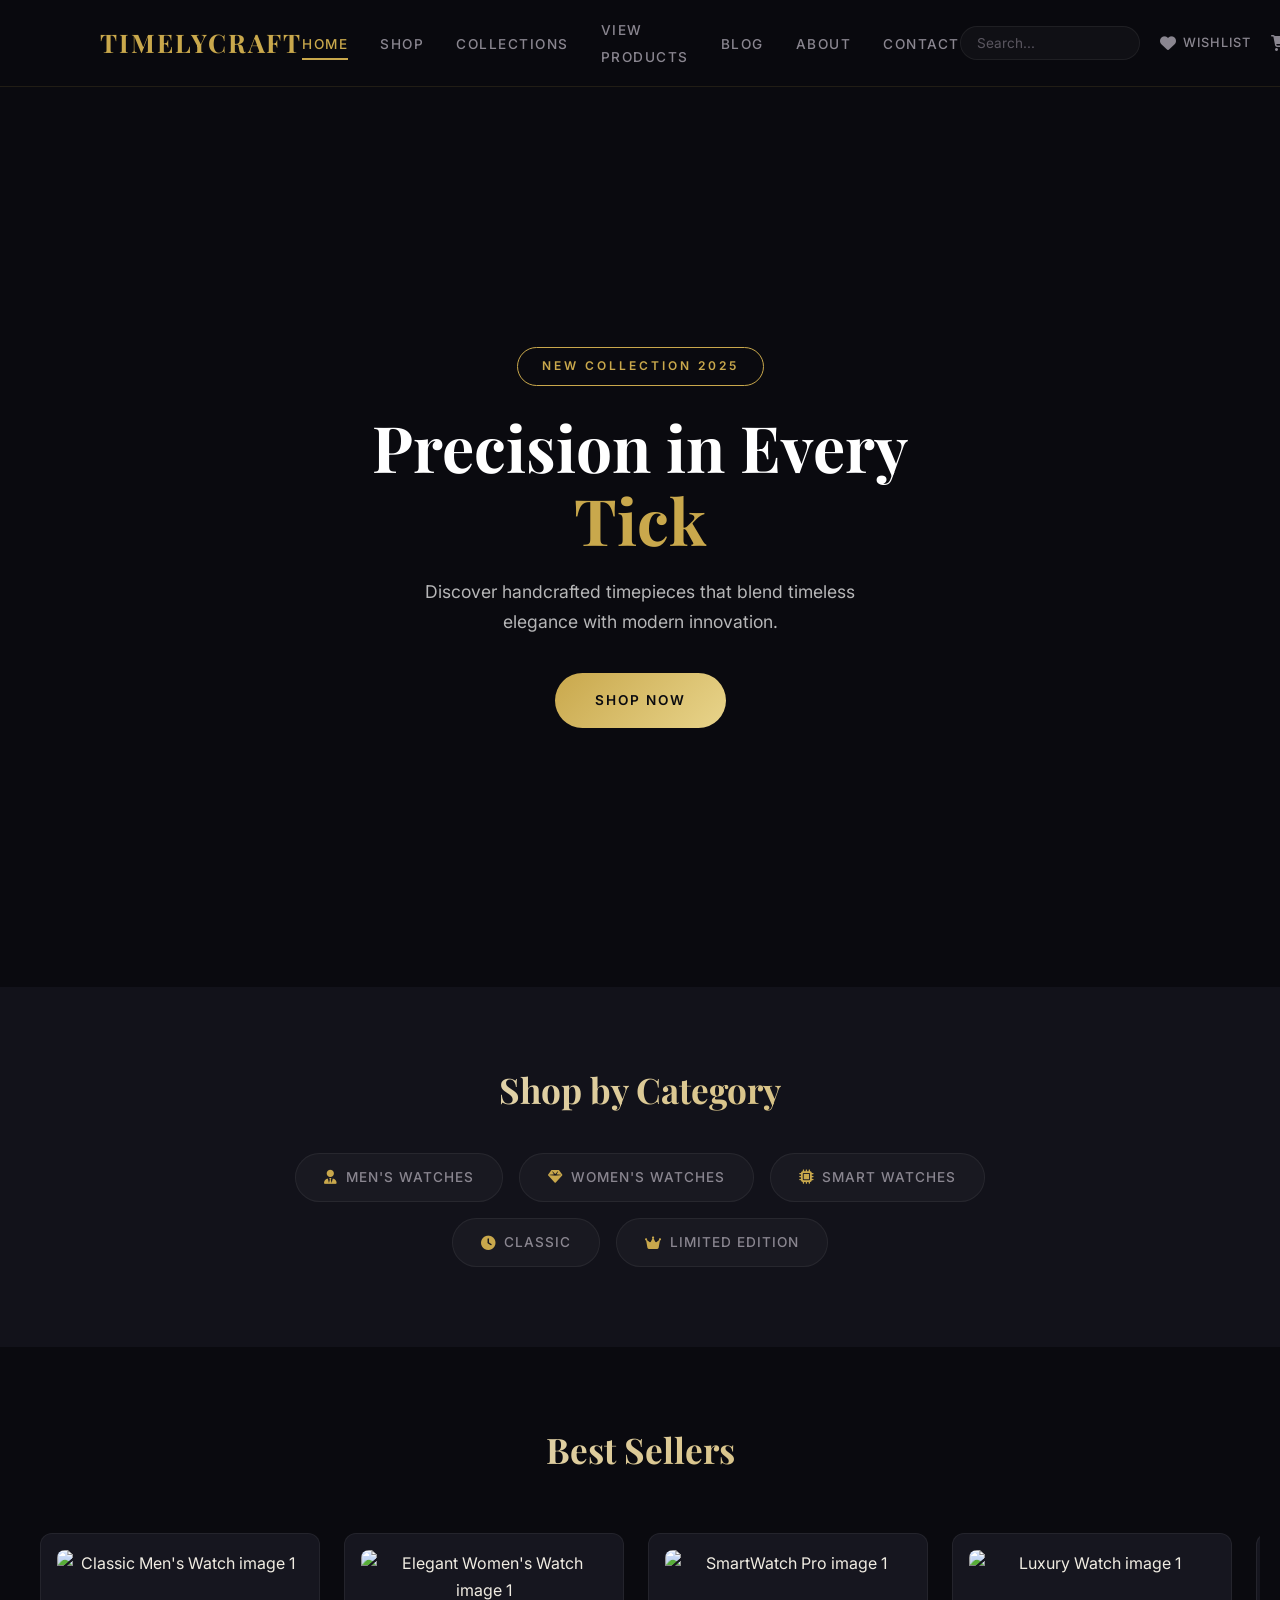
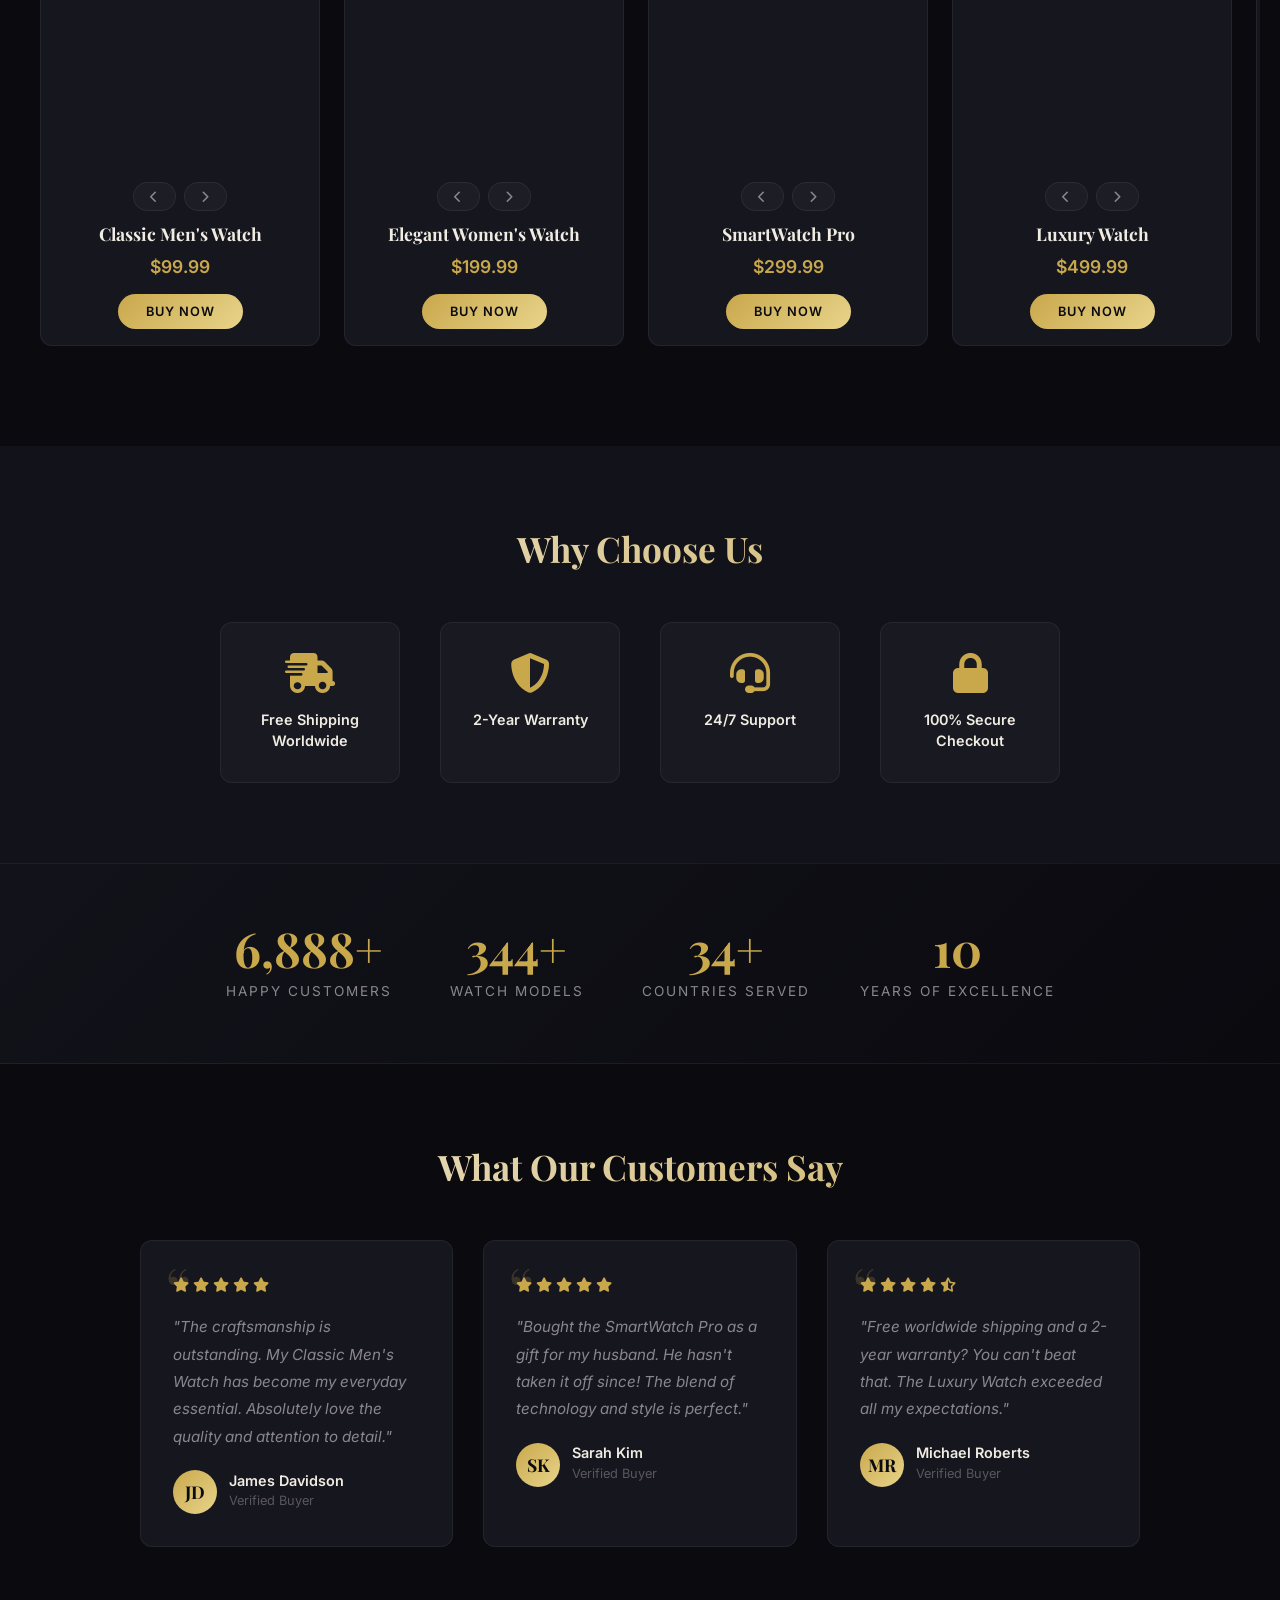
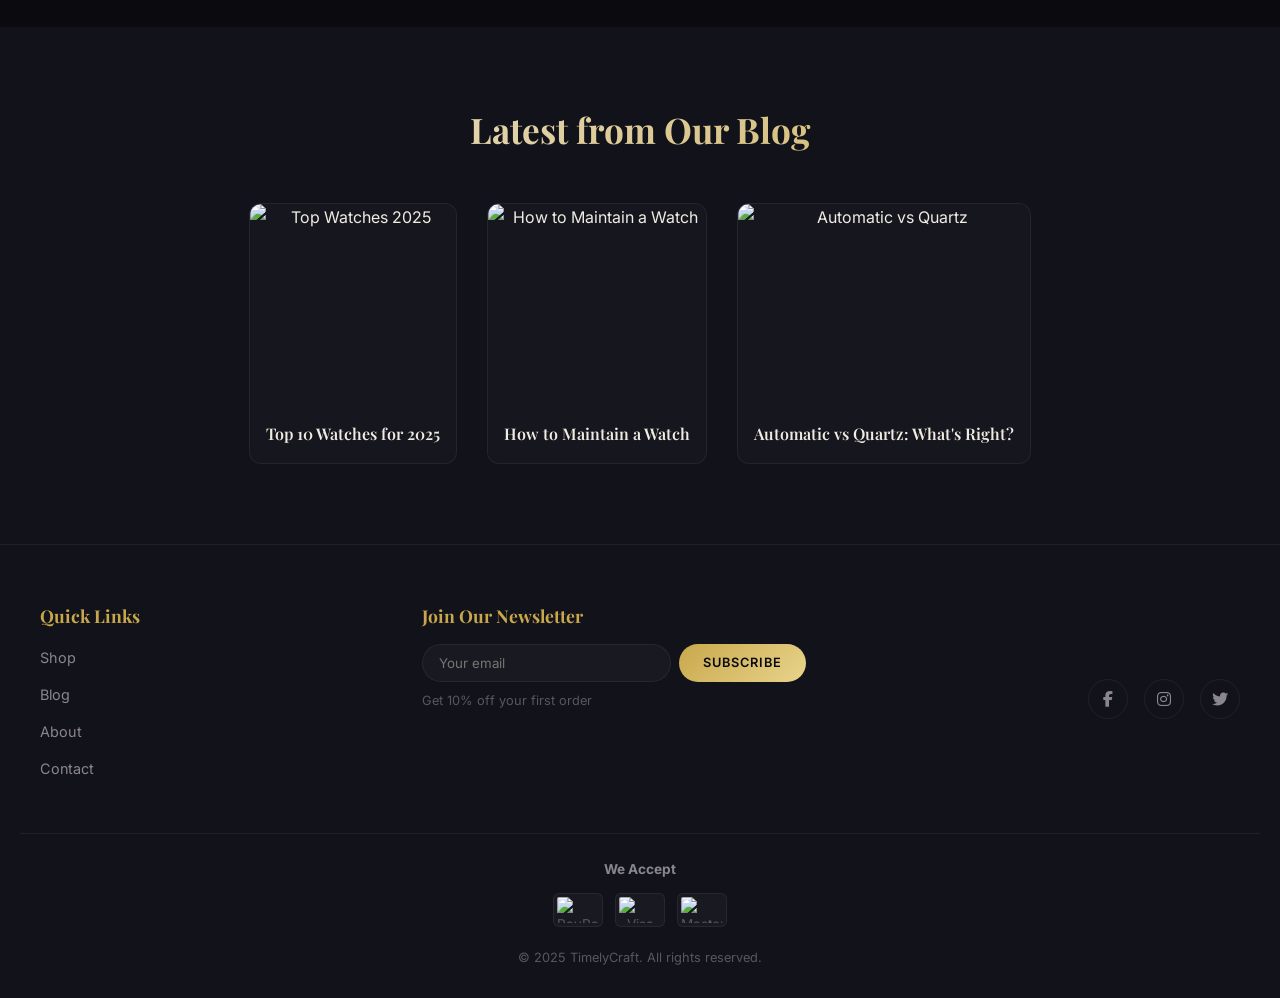
==== index.html @ 6ff38569 "feat: complete premium dark luxury redesign - Rewrote entire CSS architecture (CSS variables, glassm" ====
<!DOCTYPE html>
<html lang="en">
<head>
  <meta charset="UTF-8">
  <meta name="viewport" content="width=device-width, initial-scale=1.0">
  <meta name="description" content="Discover premium men's, women's, and smartwatches at TimelyCraft. Precision in every tick. Free shipping & 2-year warranty.">
  <meta name="keywords" content="luxury watches, smartwatches, men's watches, women's watches, TimelyCraft">
  <meta name="robots" content="index, follow">
  <meta name="author" content="TimelyCraft">
  <meta property="og:title" content="TimelyCraft | Precision in Every Tick">
  <meta property="og:description" content="Discover premium timepieces for men and women. Shop smartwatches, classic, and limited editions.">
  <meta property="og:image" content="images/og-image.jpg">
  <meta property="og:url" content="https://www.timelycraft.com">
  <title>TimelyCraft | Precision in Every Tick</title>
  <link rel="stylesheet" href="CSS/style.css">
  <link rel="preconnect" href="https://fonts.googleapis.com">
  <link rel="preconnect" href="https://fonts.gstatic.com" crossorigin>
  <link href="https://fonts.googleapis.com/css2?family=Inter:wght@300;400;500;600;700&family=Playfair+Display:wght@400;500;600;700&display=swap" rel="stylesheet">
  <link rel="stylesheet" href="https://cdnjs.cloudflare.com/ajax/libs/font-awesome/6.5.0/css/all.min.css">
</head>
<body>

  <!-- Navigation -->
  <header class="sticky-header">
    <div class="container">
      <a href="index.html" class="logo">TimelyCraft</a>

      <ul class="nav-menu">
        <li><a href="index.html" class="active">Home</a></li>
        <li><a href="shop.html">Shop</a></li>
        <li><a href="collections.html">Collections</a></li>
        <li><a href="product.html">View Products</a></li>
        <li><a href="blog.html">Blog</a></li>
        <li><a href="about.html">About</a></li>
        <li><a href="contact.html">Contact</a></li>
      </ul>

      <div class="nav-icons">
        <input type="text" placeholder="Search..." aria-label="Search">
        <a href="wishlist.html" class="icon-link">
          <i class="fa-solid fa-heart"></i>
          <span>Wishlist</span>
        </a>
        <a href="cart.html" class="icon-link">
          <i class="fa-solid fa-cart-shopping"></i>
          <span>Cart</span>
        </a>
      </div>

      <button class="hamburger" aria-label="Toggle menu">
        <span></span>
        <span></span>
        <span></span>
      </button>
    </div>
  </header>
  <div class="nav-overlay"></div>

  <!-- Hero Section -->
  <section class="hero">
    <div class="hero-content">
      <span class="hero-badge">New Collection 2025</span>
      <h1>Precision in Every <span>Tick</span></h1>
      <p>Discover handcrafted timepieces that blend timeless elegance with modern innovation.</p>
      <a href="collections.html" class="cta-button"><span>Shop Now</span></a>
    </div>
  </section>

  <!-- Category Section -->
  <section class="category-section reveal">
    <h2>Shop by Category</h2>
    <div class="category-links">
      <a href="shop.html?category=mens"><i class="fas fa-user-tie"></i> Men's Watches</a>
      <a href="shop.html?category=womens"><i class="fas fa-gem"></i> Women's Watches</a>
      <a href="shop.html?category=smart"><i class="fas fa-microchip"></i> Smart Watches</a>
      <a href="shop.html?category=classic"><i class="fas fa-clock"></i> Classic</a>
      <a href="shop.html?category=limited"><i class="fas fa-crown"></i> Limited Edition</a>
    </div>
  </section>

  <!-- Best Sellers -->
  <section class="best-sellers reveal">
    <h2>Best Sellers</h2>
    <div id="bestSellersCarousel" class="product-carousel"></div>
  </section>

  <!-- Why Choose Us -->
  <section class="why-choose-us reveal">
    <h2>Why Choose Us</h2>
    <div class="features">
      <div class="feature-item">
        <i class="fas fa-shipping-fast feature-icon"></i>
        <h4>Free Shipping<br>Worldwide</h4>
      </div>
      <div class="feature-item">
        <i class="fas fa-shield-alt feature-icon"></i>
        <h4>2-Year Warranty</h4>
      </div>
      <div class="feature-item">
        <i class="fas fa-headset feature-icon"></i>
        <h4>24/7 Support</h4>
      </div>
      <div class="feature-item">
        <i class="fas fa-lock feature-icon"></i>
        <h4>100% Secure<br>Checkout</h4>
      </div>
    </div>
  </section>

  <!-- Stats Counter -->
  <section class="stats-section reveal">
    <div class="stats-grid">
      <div class="stat-item">
        <div class="stat-number" data-count="10000" data-suffix="+">0</div>
        <div class="stat-label">Happy Customers</div>
      </div>
      <div class="stat-item">
        <div class="stat-number" data-count="500" data-suffix="+">0</div>
        <div class="stat-label">Watch Models</div>
      </div>
      <div class="stat-item">
        <div class="stat-number" data-count="50" data-suffix="+">0</div>
        <div class="stat-label">Countries Served</div>
      </div>
      <div class="stat-item">
        <div class="stat-number" data-count="15" data-suffix="">0</div>
        <div class="stat-label">Years of Excellence</div>
      </div>
    </div>
  </section>

  <!-- Testimonials -->
  <section class="testimonials reveal">
    <h2>What Our Customers Say</h2>
    <div class="testimonial-grid">
      <div class="testimonial-card">
        <div class="testimonial-stars">
          <i class="fas fa-star"></i>
          <i class="fas fa-star"></i>
          <i class="fas fa-star"></i>
          <i class="fas fa-star"></i>
          <i class="fas fa-star"></i>
        </div>
        <p class="testimonial-text">"The craftsmanship is outstanding. My Classic Men's Watch has become my everyday essential. Absolutely love the quality and attention to detail."</p>
        <div class="testimonial-author">
          <div class="testimonial-author-avatar">JD</div>
          <div class="testimonial-author-info">
            <h4>James Davidson</h4>
            <p>Verified Buyer</p>
          </div>
        </div>
      </div>
      <div class="testimonial-card">
        <div class="testimonial-stars">
          <i class="fas fa-star"></i>
          <i class="fas fa-star"></i>
          <i class="fas fa-star"></i>
          <i class="fas fa-star"></i>
          <i class="fas fa-star"></i>
        </div>
        <p class="testimonial-text">"Bought the SmartWatch Pro as a gift for my husband. He hasn't taken it off since! The blend of technology and style is perfect."</p>
        <div class="testimonial-author">
          <div class="testimonial-author-avatar">SK</div>
          <div class="testimonial-author-info">
            <h4>Sarah Kim</h4>
            <p>Verified Buyer</p>
          </div>
        </div>
      </div>
      <div class="testimonial-card">
        <div class="testimonial-stars">
          <i class="fas fa-star"></i>
          <i class="fas fa-star"></i>
          <i class="fas fa-star"></i>
          <i class="fas fa-star"></i>
          <i class="fas fa-star-half-alt"></i>
        </div>
        <p class="testimonial-text">"Free worldwide shipping and a 2-year warranty? You can't beat that. The Luxury Watch exceeded all my expectations."</p>
        <div class="testimonial-author">
          <div class="testimonial-author-avatar">MR</div>
          <div class="testimonial-author-info">
            <h4>Michael Roberts</h4>
            <p>Verified Buyer</p>
          </div>
        </div>
      </div>
    </div>
  </section>

  <!-- Blog Section -->
  <section class="blog-section reveal">
    <h2 class="blog-title">Latest from Our Blog</h2>
    <div class="blog-cards">
      <div class="blog-card">
        <img src="https://img.freepik.com/free-vector/watch-male-female-kid-set-3d-realistic-vector_529539-281.jpg?ga=GA1.1.958911878.1730032087&semt=ais_hybrid&w=740" alt="Top Watches 2025">
        <p class="blog-caption">Top 10 Watches for 2025</p>
      </div>
      <div class="blog-card">
        <img src="https://img.freepik.com/free-photo/close-up-clock-with-time-change_23-2149241148.jpg?ga=GA1.1.958911878.1730032087&semt=ais_hybrid&w=740" alt="How to Maintain a Watch">
        <p class="blog-caption">How to Maintain a Watch</p>
      </div>
      <div class="blog-card">
        <img src="https://img.freepik.com/premium-psd/watch-accessories-isolated-transparent-background_1178600-16516.jpg?w=996" alt="Automatic vs Quartz">
        <p class="blog-caption">Automatic vs Quartz: What's Right?</p>
      </div>
    </div>
  </section>

  <!-- Footer -->
  <footer class="footer">
    <div class="footer-container">
      <div class="footer-links">
        <h4>Quick Links</h4>
        <ul>
          <li><a href="shop.html">Shop</a></li>
          <li><a href="blog.html">Blog</a></li>
          <li><a href="about.html">About</a></li>
          <li><a href="contact.html">Contact</a></li>
        </ul>
      </div>

      <div class="footer-newsletter">
        <h4>Join Our Newsletter</h4>
        <form>
          <input type="email" placeholder="Your email" required>
          <button type="submit">Subscribe</button>
        </form>
        <p class="discount-note">Get 10% off your first order</p>
      </div>

      <div class="footer-social">
        <a href="#" aria-label="Facebook"><i class="fab fa-facebook-f"></i></a>
        <a href="#" aria-label="Instagram"><i class="fab fa-instagram"></i></a>
        <a href="#" aria-label="Twitter"><i class="fab fa-twitter"></i></a>
      </div>
    </div>

    <div class="footer-bottom">
      <p><strong>We Accept</strong></p>
      <div id="paymentMethods"></div>
      <p class="footer-copyright">&copy; 2025 TimelyCraft. All rights reserved.</p>
    </div>
  </footer>

  <!-- Scroll to Top -->
  <button class="scroll-top" aria-label="Scroll to top">
    <i class="fas fa-chevron-up"></i>
  </button>

  <script src="JS/script.js"></script>
</body>
</html>
---- CSS/style.css ----
/* ============================================
   TimelyCraft — Premium Dark Luxury Theme
   ============================================ */

/* --- Design Tokens --- */
:root {
  --bg-primary: #0a0a0f;
  --bg-secondary: #12121a;
  --bg-card: #16161f;
  --bg-glass: rgba(255, 255, 255, 0.03);
  --bg-glass-strong: rgba(255, 255, 255, 0.06);
  --accent-gold: #c9a84c;
  --accent-gold-light: #e8d48b;
  --accent-gold-dark: #a08535;
  --accent-gold-glow: rgba(201, 168, 76, 0.25);
  --text-primary: #f0ece2;
  --text-secondary: #8a8690;
  --text-muted: #5a5660;
  --border-subtle: rgba(201, 168, 76, 0.12);
  --border-card: rgba(255, 255, 255, 0.06);
  --shadow-card: 0 8px 32px rgba(0, 0, 0, 0.4);
  --shadow-hover: 0 16px 48px rgba(201, 168, 76, 0.15);
  --shadow-glow: 0 0 20px rgba(201, 168, 76, 0.2);
  --radius-sm: 8px;
  --radius-md: 12px;
  --radius-lg: 20px;
  --radius-xl: 28px;
  --font-heading: 'Playfair Display', Georgia, serif;
  --font-body: 'Inter', -apple-system, sans-serif;
  --transition-fast: 0.2s cubic-bezier(0.4, 0, 0.2, 1);
  --transition-smooth: 0.4s cubic-bezier(0.4, 0, 0.2, 1);
  --transition-spring: 0.5s cubic-bezier(0.34, 1.56, 0.64, 1);
}

/* --- Reset & Base --- */
*,
*::before,
*::after {
  margin: 0;
  padding: 0;
  box-sizing: border-box;
}

html {
  scroll-behavior: smooth;
  font-size: 16px;
}

body {
  font-family: var(--font-body);
  background-color: var(--bg-primary);
  color: var(--text-primary);
  line-height: 1.7;
  overflow-x: hidden;
  -webkit-font-smoothing: antialiased;
  -moz-osx-font-smoothing: grayscale;
}

a {
  color: var(--accent-gold);
  text-decoration: none;
  transition: color var(--transition-fast);
}

a:hover {
  color: var(--accent-gold-light);
}

img {
  max-width: 100%;
  height: auto;
  display: block;
}

h1, h2, h3, h4, h5, h6 {
  font-family: var(--font-heading);
  font-weight: 700;
  line-height: 1.3;
  color: var(--text-primary);
}

.container {
  width: 90%;
  max-width: 1200px;
  margin: 0 auto;
}

/* --- Keyframe Animations --- */
@keyframes fadeInUp {
  from {
    opacity: 0;
    transform: translateY(40px);
  }
  to {
    opacity: 1;
    transform: translateY(0);
  }
}

@keyframes fadeIn {
  from { opacity: 0; }
  to { opacity: 1; }
}

@keyframes slideDown {
  from {
    opacity: 0;
    transform: translateY(-20px);
  }
  to {
    opacity: 1;
    transform: translateY(0);
  }
}

@keyframes shimmer {
  0% { background-position: -200% center; }
  100% { background-position: 200% center; }
}

@keyframes pulse {
  0%, 100% { transform: scale(1); }
  50% { transform: scale(1.05); }
}

@keyframes float {
  0%, 100% { transform: translateY(0); }
  50% { transform: translateY(-8px); }
}

@keyframes borderGlow {
  0%, 100% { border-color: var(--border-subtle); }
  50% { border-color: var(--accent-gold); }
}

.reveal {
  opacity: 0;
  transform: translateY(40px);
  transition: opacity 0.8s ease, transform 0.8s ease;
}

.reveal.active {
  opacity: 1;
  transform: translateY(0);
}

/* ============================================
   HEADER / NAVIGATION
   ============================================ */
.sticky-header {
  position: sticky;
  top: 0;
  z-index: 1000;
  background: rgba(10, 10, 15, 0.85);
  backdrop-filter: blur(20px);
  -webkit-backdrop-filter: blur(20px);
  border-bottom: 1px solid var(--border-subtle);
  padding: 0 40px;
  transition: box-shadow var(--transition-smooth), background var(--transition-smooth);
}

.sticky-header.scrolled {
  background: rgba(10, 10, 15, 0.95);
  box-shadow: 0 4px 30px rgba(0, 0, 0, 0.5);
}

.sticky-header .container {
  display: flex;
  justify-content: space-between;
  align-items: center;
  padding: 16px 0;
}

.logo {
  font-family: var(--font-heading);
  font-size: 1.6rem;
  font-weight: 700;
  color: var(--accent-gold) !important;
  text-decoration: none;
  letter-spacing: 2px;
  text-transform: uppercase;
  position: relative;
}

.logo::after {
  content: '';
  position: absolute;
  bottom: -4px;
  left: 0;
  width: 100%;
  height: 2px;
  background: linear-gradient(90deg, var(--accent-gold), transparent);
  transform: scaleX(0);
  transform-origin: left;
  transition: transform var(--transition-smooth);
}

.logo:hover::after {
  transform: scaleX(1);
}

/* Navigation Menu */
.nav-menu {
  list-style: none;
  display: flex;
  gap: 32px;
  align-items: center;
}

.nav-menu li a {
  font-family: var(--font-body);
  font-size: 0.85rem;
  font-weight: 500;
  color: var(--text-secondary);
  text-decoration: none;
  text-transform: uppercase;
  letter-spacing: 1.5px;
  padding: 8px 0;
  position: relative;
  transition: color var(--transition-fast);
}

.nav-menu li a::after {
  content: '';
  position: absolute;
  bottom: 0;
  left: 0;
  width: 100%;
  height: 2px;
  background: var(--accent-gold);
  transform: scaleX(0);
  transform-origin: center;
  transition: transform var(--transition-smooth);
}

.nav-menu li a:hover,
.nav-menu li a.active {
  color: var(--accent-gold);
}

.nav-menu li a:hover::after,
.nav-menu li a.active::after {
  transform: scaleX(1);
}

/* Nav Icons */
.nav-icons {
  display: flex;
  align-items: center;
  gap: 20px;
}

.nav-icons input[type="text"] {
  padding: 8px 16px;
  font-size: 0.85rem;
  font-family: var(--font-body);
  border: 1px solid var(--border-card);
  border-radius: 50px;
  background: var(--bg-glass);
  color: var(--text-primary);
  width: 180px;
  transition: border-color var(--transition-fast), width var(--transition-smooth);
  outline: none;
}

.nav-icons input[type="text"]::placeholder {
  color: var(--text-muted);
}

.nav-icons input[type="text"]:focus {
  border-color: var(--accent-gold);
  width: 220px;
}

.icon-link {
  display: flex;
  align-items: center;
  gap: 6px;
  text-decoration: none;
  color: var(--text-secondary);
  font-size: 0.8rem;
  font-weight: 500;
  text-transform: uppercase;
  letter-spacing: 1px;
  transition: color var(--transition-fast);
}

.icon-link:hover {
  color: var(--accent-gold);
}

.icon-link i {
  font-size: 1rem;
  transition: transform var(--transition-spring);
}

.icon-link:hover i {
  transform: scale(1.2);
}

/* Hamburger Menu */
.hamburger {
  display: none;
  background: none;
  border: none;
  cursor: pointer;
  padding: 8px;
  z-index: 1001;
}

.hamburger span {
  display: block;
  width: 24px;
  height: 2px;
  background: var(--text-primary);
  margin: 6px 0;
  border-radius: 2px;
  transition: all var(--transition-smooth);
}

.hamburger.active span:nth-child(1) {
  transform: rotate(45deg) translate(6px, 6px);
}

.hamburger.active span:nth-child(2) {
  opacity: 0;
}

.hamburger.active span:nth-child(3) {
  transform: rotate(-45deg) translate(6px, -6px);
}

/* ============================================
   HERO SECTION
   ============================================ */
.hero {
  position: relative;
  height: 100vh;
  min-height: 600px;
  display: flex;
  align-items: center;
  justify-content: center;
  text-align: center;
  overflow: hidden;
  background: url('https://en-pk.svestonwatches.com/cdn/shop/collections/Sveston-Men-Quartz-Banner.jpg?v=1745935265') center/cover no-repeat;
}

.hero::before {
  content: '';
  position: absolute;
  inset: 0;
  background: linear-gradient(
    180deg,
    rgba(10, 10, 15, 0.7) 0%,
    rgba(10, 10, 15, 0.5) 40%,
    rgba(10, 10, 15, 0.8) 100%
  );
  z-index: 1;
}

.hero-content {
  position: relative;
  z-index: 2;
  max-width: 700px;
  padding: 0 20px;
}

.hero-badge {
  display: inline-block;
  padding: 8px 24px;
  font-size: 0.75rem;
  font-weight: 600;
  letter-spacing: 3px;
  text-transform: uppercase;
  color: var(--accent-gold);
  border: 1px solid var(--accent-gold);
  border-radius: 50px;
  margin-bottom: 24px;
  animation: fadeInUp 0.8s ease 0.2s both;
}

.hero-content h1 {
  font-family: var(--font-heading);
  font-size: 4rem;
  font-weight: 700;
  color: #fff;
  line-height: 1.15;
  margin-bottom: 20px;
  animation: fadeInUp 0.8s ease 0.4s both;
}

.hero-content h1 span {
  color: var(--accent-gold);
}

.hero-content p {
  font-size: 1.1rem;
  color: rgba(255, 255, 255, 0.7);
  margin-bottom: 36px;
  max-width: 500px;
  margin-left: auto;
  margin-right: auto;
  animation: fadeInUp 0.8s ease 0.6s both;
}

/* CTA Button */
.cta-button {
  display: inline-flex;
  align-items: center;
  gap: 10px;
  padding: 16px 40px;
  font-family: var(--font-body);
  font-size: 0.85rem;
  font-weight: 600;
  letter-spacing: 2px;
  text-transform: uppercase;
  color: var(--bg-primary);
  background: linear-gradient(135deg, var(--accent-gold), var(--accent-gold-light));
  border: none;
  border-radius: 50px;
  text-decoration: none;
  cursor: pointer;
  transition: all var(--transition-smooth);
  animation: fadeInUp 0.8s ease 0.8s both;
  position: relative;
  overflow: hidden;
}

.cta-button::before {
  content: '';
  position: absolute;
  inset: 0;
  background: linear-gradient(135deg, var(--accent-gold-light), var(--accent-gold));
  opacity: 0;
  transition: opacity var(--transition-fast);
}

.cta-button:hover {
  transform: translateY(-3px);
  box-shadow: var(--shadow-glow);
  color: var(--bg-primary);
}

.cta-button:hover::before {
  opacity: 1;
}

.cta-button span {
  position: relative;
  z-index: 1;
}

/* ============================================
   SECTION TITLES
   ============================================ */
.section-title {
  text-align: center;
  margin-bottom: 50px;
}

.section-title h2 {
  font-size: 2.5rem;
  font-weight: 700;
  margin-bottom: 12px;
  background: linear-gradient(135deg, var(--text-primary), var(--accent-gold));
  -webkit-background-clip: text;
  -webkit-text-fill-color: transparent;
  background-clip: text;
}

.section-title p {
  font-size: 1rem;
  color: var(--text-secondary);
  max-width: 500px;
  margin: 0 auto;
}

/* ============================================
   CATEGORY SECTION
   ============================================ */
.category-section {
  padding: 80px 20px;
  text-align: center;
  background: var(--bg-secondary);
}

.category-section h2 {
  font-family: var(--font-heading);
  font-size: 2.2rem;
  margin-bottom: 40px;
  background: linear-gradient(135deg, var(--text-primary), var(--accent-gold));
  -webkit-background-clip: text;
  -webkit-text-fill-color: transparent;
  background-clip: text;
}

.category-links {
  display: flex;
  justify-content: center;
  flex-wrap: wrap;
  gap: 16px;
  max-width: 800px;
  margin: 0 auto;
}

.category-links a {
  display: inline-flex;
  align-items: center;
  gap: 8px;
  padding: 12px 28px;
  font-size: 0.85rem;
  font-weight: 500;
  letter-spacing: 1px;
  text-transform: uppercase;
  color: var(--text-secondary);
  background: var(--bg-glass);
  border: 1px solid var(--border-card);
  border-radius: 50px;
  transition: all var(--transition-smooth);
}

.category-links a i {
  font-size: 0.9rem;
  color: var(--accent-gold);
}

.category-links a:hover {
  color: var(--bg-primary);
  background: linear-gradient(135deg, var(--accent-gold), var(--accent-gold-light));
  border-color: var(--accent-gold);
  transform: translateY(-2px);
  box-shadow: var(--shadow-glow);
}

/* ============================================
   BEST SELLERS / PRODUCT CAROUSEL
   ============================================ */
.best-sellers {
  padding: 80px 20px;
  text-align: center;
  background: var(--bg-primary);
}

.best-sellers h2 {
  font-family: var(--font-heading);
  font-size: 2.2rem;
  margin-bottom: 40px;
  background: linear-gradient(135deg, var(--text-primary), var(--accent-gold));
  -webkit-background-clip: text;
  -webkit-text-fill-color: transparent;
  background-clip: text;
}

.product-carousel {
  display: flex;
  gap: 24px;
  overflow-x: auto;
  padding: 20px;
  scroll-behavior: smooth;
  scrollbar-width: thin;
  scrollbar-color: var(--accent-gold-dark) var(--bg-secondary);
}

.product-carousel::-webkit-scrollbar {
  height: 6px;
}

.product-carousel::-webkit-scrollbar-track {
  background: var(--bg-secondary);
  border-radius: 3px;
}

.product-carousel::-webkit-scrollbar-thumb {
  background: var(--accent-gold-dark);
  border-radius: 3px;
}

.carousel-item {
  flex: 0 0 280px;
  background: var(--bg-card);
  border: 1px solid var(--border-card);
  border-radius: var(--radius-md);
  padding: 16px;
  text-align: center;
  transition: all var(--transition-smooth);
  position: relative;
  overflow: hidden;
}

.carousel-item::before {
  content: '';
  position: absolute;
  top: 0;
  left: 0;
  right: 0;
  height: 3px;
  background: linear-gradient(90deg, var(--accent-gold), var(--accent-gold-light), var(--accent-gold));
  transform: scaleX(0);
  transition: transform var(--transition-smooth);
}

.carousel-item:hover {
  transform: translateY(-8px);
  border-color: var(--border-subtle);
  box-shadow: var(--shadow-hover);
}

.carousel-item:hover::before {
  transform: scaleX(1);
}

.carousel-images {
  position: relative;
  border-radius: var(--radius-sm);
  overflow: hidden;
  margin-bottom: 12px;
}

.carousel-images img {
  width: 100%;
  height: 220px;
  object-fit: cover;
  display: none;
  transition: transform var(--transition-smooth);
}

.carousel-images img.active {
  display: block;
}

.carousel-item:hover .carousel-images img.active {
  transform: scale(1.05);
}

.carousel-nav {
  display: flex;
  justify-content: center;
  gap: 8px;
  margin-top: 8px;
}

.carousel-nav button {
  padding: 6px 16px;
  font-size: 0.75rem;
  font-family: var(--font-body);
  font-weight: 500;
  letter-spacing: 1px;
  text-transform: uppercase;
  border: 1px solid var(--border-card);
  border-radius: 50px;
  background: var(--bg-glass);
  color: var(--text-secondary);
  cursor: pointer;
  transition: all var(--transition-fast);
}

.carousel-nav button:hover {
  background: var(--accent-gold);
  color: var(--bg-primary);
  border-color: var(--accent-gold);
}

.carousel-item h3 {
  font-family: var(--font-heading);
  font-size: 1.1rem;
  margin: 12px 0 6px;
  color: var(--text-primary);
}

.carousel-item p {
  font-size: 1.1rem;
  font-weight: 600;
  color: var(--accent-gold);
  margin-bottom: 12px;
}

.buy-now-btn {
  display: inline-block;
  padding: 10px 28px;
  font-family: var(--font-body);
  font-size: 0.8rem;
  font-weight: 600;
  letter-spacing: 1px;
  text-transform: uppercase;
  background: linear-gradient(135deg, var(--accent-gold), var(--accent-gold-light));
  color: var(--bg-primary);
  border: none;
  border-radius: 50px;
  cursor: pointer;
  transition: all var(--transition-smooth);
}

.buy-now-btn:hover {
  transform: translateY(-2px);
  box-shadow: var(--shadow-glow);
}

/* ============================================
   WHY CHOOSE US
   ============================================ */
.why-choose-us {
  padding: 80px 20px;
  text-align: center;
  background: var(--bg-secondary);
}

.why-choose-us h2 {
  font-family: var(--font-heading);
  font-size: 2.2rem;
  margin-bottom: 50px;
  background: linear-gradient(135deg, var(--text-primary), var(--accent-gold));
  -webkit-background-clip: text;
  -webkit-text-fill-color: transparent;
  background-clip: text;
}

.features {
  display: flex;
  flex-wrap: wrap;
  justify-content: center;
  gap: 40px;
  max-width: 900px;
  margin: 0 auto;
}

.feature-item {
  width: 180px;
  text-align: center;
  padding: 30px 20px;
  background: var(--bg-glass);
  border: 1px solid var(--border-card);
  border-radius: var(--radius-md);
  transition: all var(--transition-smooth);
}

.feature-item:hover {
  transform: translateY(-6px);
  border-color: var(--border-subtle);
  box-shadow: var(--shadow-hover);
}

.feature-item .feature-icon {
  font-size: 2.5rem;
  color: var(--accent-gold);
  margin-bottom: 16px;
  display: block;
}

.feature-item img {
  width: 50px;
  height: 50px;
  object-fit: contain;
  margin: 0 auto 16px;
  filter: brightness(0) invert(0.75) sepia(1) hue-rotate(10deg) saturate(3);
}

.feature-item h4 {
  font-family: var(--font-body);
  font-size: 0.9rem;
  font-weight: 600;
  color: var(--text-primary);
  line-height: 1.5;
}

/* ============================================
   TESTIMONIALS
   ============================================ */
.testimonials {
  padding: 80px 20px;
  background: var(--bg-primary);
  text-align: center;
}

.testimonials h2 {
  font-family: var(--font-heading);
  font-size: 2.2rem;
  margin-bottom: 50px;
  background: linear-gradient(135deg, var(--text-primary), var(--accent-gold));
  -webkit-background-clip: text;
  -webkit-text-fill-color: transparent;
  background-clip: text;
}

.testimonial-grid {
  display: grid;
  grid-template-columns: repeat(auto-fit, minmax(300px, 1fr));
  gap: 30px;
  max-width: 1000px;
  margin: 0 auto;
}

.testimonial-card {
  background: var(--bg-card);
  border: 1px solid var(--border-card);
  border-radius: var(--radius-md);
  padding: 32px;
  text-align: left;
  transition: all var(--transition-smooth);
  position: relative;
}

.testimonial-card::before {
  content: '\201C';
  position: absolute;
  top: 16px;
  left: 24px;
  font-size: 4rem;
  font-family: var(--font-heading);
  color: var(--accent-gold);
  opacity: 0.2;
  line-height: 1;
}

.testimonial-card:hover {
  transform: translateY(-6px);
  border-color: var(--border-subtle);
  box-shadow: var(--shadow-hover);
}

.testimonial-stars {
  color: var(--accent-gold);
  font-size: 0.9rem;
  margin-bottom: 16px;
}

.testimonial-text {
  font-size: 0.95rem;
  color: var(--text-secondary);
  line-height: 1.8;
  margin-bottom: 20px;
  font-style: italic;
}

.testimonial-author {
  display: flex;
  align-items: center;
  gap: 12px;
}

.testimonial-author-avatar {
  width: 44px;
  height: 44px;
  border-radius: 50%;
  background: linear-gradient(135deg, var(--accent-gold), var(--accent-gold-light));
  display: flex;
  align-items: center;
  justify-content: center;
  font-family: var(--font-heading);
  font-weight: 700;
  font-size: 1.1rem;
  color: var(--bg-primary);
}

.testimonial-author-info h4 {
  font-family: var(--font-body);
  font-size: 0.9rem;
  font-weight: 600;
}

.testimonial-author-info p {
  font-size: 0.8rem;
  color: var(--text-muted);
}

/* ============================================
   STATS COUNTER
   ============================================ */
.stats-section {
  padding: 60px 20px;
  background: linear-gradient(135deg, var(--bg-secondary), var(--bg-primary));
  border-top: 1px solid var(--border-card);
  border-bottom: 1px solid var(--border-card);
}

.stats-grid {
  display: flex;
  justify-content: center;
  flex-wrap: wrap;
  gap: 50px;
  max-width: 900px;
  margin: 0 auto;
}

.stat-item {
  text-align: center;
  min-width: 150px;
}

.stat-number {
  font-family: var(--font-heading);
  font-size: 3rem;
  font-weight: 700;
  color: var(--accent-gold);
  line-height: 1;
  margin-bottom: 8px;
}

.stat-label {
  font-size: 0.85rem;
  color: var(--text-secondary);
  text-transform: uppercase;
  letter-spacing: 2px;
}

/* ============================================
   BLOG SECTION (Home Page)
   ============================================ */
.blog-section {
  padding: 80px 20px;
  text-align: center;
  background: var(--bg-secondary);
}

.blog-title {
  font-family: var(--font-heading);
  font-size: 2.2rem;
  margin-bottom: 50px;
  background: linear-gradient(135deg, var(--text-primary), var(--accent-gold));
  -webkit-background-clip: text;
  -webkit-text-fill-color: transparent;
  background-clip: text;
}

.blog-cards {
  display: flex;
  justify-content: center;
  flex-wrap: wrap;
  gap: 30px;
  max-width: 1000px;
  margin: 0 auto;
}

.blog-card {
  max-width: 300px;
  background: var(--bg-card);
  border: 1px solid var(--border-card);
  border-radius: var(--radius-md);
  overflow: hidden;
  transition: all var(--transition-smooth);
}

.blog-card:hover {
  transform: translateY(-6px);
  border-color: var(--border-subtle);
  box-shadow: var(--shadow-hover);
}

.blog-card img {
  width: 100%;
  height: 200px;
  object-fit: cover;
  transition: transform var(--transition-smooth);
}

.blog-card:hover img {
  transform: scale(1.05);
}

.blog-card-body {
  padding: 20px;
}

.blog-caption {
  font-family: var(--font-heading);
  font-size: 1rem;
  font-weight: 600;
  color: var(--text-primary);
  margin-top: 16px;
  padding: 0 16px 16px;
}

.blog-card .blog-tag {
  display: inline-block;
  font-size: 0.7rem;
  font-weight: 600;
  letter-spacing: 1px;
  text-transform: uppercase;
  color: var(--accent-gold);
  background: var(--accent-gold-glow);
  padding: 4px 12px;
  border-radius: 50px;
  margin-bottom: 8px;
}

/* ============================================
   BLOG LISTING PAGE
   ============================================ */
.blog1-listing {
  padding: 60px 20px;
  max-width: 1000px;
  margin: 0 auto;
}

.blog1-listing h1 {
  text-align: center;
  font-family: var(--font-heading);
  font-size: 2.5rem;
  margin-bottom: 40px;
  background: linear-gradient(135deg, var(--text-primary), var(--accent-gold));
  -webkit-background-clip: text;
  -webkit-text-fill-color: transparent;
  background-clip: text;
}

.blog-grid {
  display: grid;
  grid-template-columns: repeat(auto-fit, minmax(280px, 1fr));
  gap: 30px;
}

.blog-grid article {
  background: var(--bg-card);
  border: 1px solid var(--border-card);
  border-radius: var(--radius-md);
  overflow: hidden;
  transition: all var(--transition-smooth);
  max-width: 100%;
  text-align: center;
}

.blog-grid article:hover {
  transform: translateY(-6px);
  border-color: var(--border-subtle);
  box-shadow: var(--shadow-hover);
}

.blog-grid article img {
  width: 100%;
  height: 200px;
  object-fit: cover;
  transition: transform var(--transition-smooth);
}

.blog-grid article:hover img {
  transform: scale(1.05);
}

.blog-grid article h3 {
  font-family: var(--font-heading);
  font-size: 1.15rem;
  color: var(--accent-gold);
  margin: 20px 16px 8px;
}

.blog-grid article p {
  color: var(--text-secondary);
  font-size: 0.9rem;
  margin: 0 16px 20px;
  line-height: 1.6;
}

.blog-grid article .read-time {
  display: inline-block;
  font-size: 0.75rem;
  color: var(--text-muted);
  padding: 0 16px 16px;
}

/* ============================================
   BLOG SINGLE PAGE
   ============================================ */
.watch-article {
  max-width: 800px;
  margin: 0 auto;
  padding: 60px 20px;
  line-height: 1.8;
}

.watch-article h1 {
  font-family: var(--font-heading);
  font-size: 2.5rem;
  text-align: center;
  margin-bottom: 12px;
  background: linear-gradient(135deg, var(--text-primary), var(--accent-gold));
  -webkit-background-clip: text;
  -webkit-text-fill-color: transparent;
  background-clip: text;
}

.watch-article .date {
  text-align: center;
  color: var(--text-muted);
  font-size: 0.85rem;
  margin-bottom: 36px;
  letter-spacing: 1px;
}

.watch-article .author-info {
  display: flex;
  align-items: center;
  justify-content: center;
  gap: 12px;
  margin-bottom: 36px;
  padding-bottom: 24px;
  border-bottom: 1px solid var(--border-card);
}

.watch-article .author-avatar {
  width: 40px;
  height: 40px;
  border-radius: 50%;
  background: linear-gradient(135deg, var(--accent-gold), var(--accent-gold-light));
  display: flex;
  align-items: center;
  justify-content: center;
  font-weight: 700;
  color: var(--bg-primary);
}

.watch-article .author-name {
  font-weight: 600;
  font-size: 0.9rem;
}

.watch-article .intro p {
  font-size: 1.05rem;
  color: var(--text-secondary);
  margin-bottom: 30px;
}

.watch-gallery {
  display: flex;
  flex-wrap: wrap;
  justify-content: center;
  gap: 12px;
  margin-bottom: 40px;
}

.watch-gallery img {
  width: 140px;
  height: 140px;
  border-radius: var(--radius-sm);
  object-fit: cover;
  border: 1px solid var(--border-card);
  transition: all var(--transition-smooth);
  cursor: pointer;
}

.watch-gallery img:hover {
  transform: scale(1.08);
  border-color: var(--accent-gold);
  box-shadow: var(--shadow-glow);
}

.watch-list {
  list-style: none;
  padding: 0;
  counter-reset: watch-counter;
}

.watch-list li {
  counter-increment: watch-counter;
  padding: 20px 20px 20px 60px;
  margin-bottom: 16px;
  background: var(--bg-card);
  border: 1px solid var(--border-card);
  border-radius: var(--radius-sm);
  position: relative;
  transition: all var(--transition-smooth);
  color: var(--text-secondary);
}

.watch-list li::before {
  content: counter(watch-counter);
  position: absolute;
  left: 16px;
  top: 20px;
  font-family: var(--font-heading);
  font-size: 1.5rem;
  font-weight: 700;
  color: var(--accent-gold);
}

.watch-list li:hover {
  border-color: var(--border-subtle);
  transform: translateX(4px);
}

.watch-list li strong {
  color: var(--text-primary);
}

.social-share {
  display: flex;
  align-items: center;
  gap: 16px;
  margin-top: 40px;
  padding-top: 24px;
  border-top: 1px solid var(--border-card);
}

.social-share span {
  font-size: 0.85rem;
  color: var(--text-muted);
  text-transform: uppercase;
  letter-spacing: 1px;
}

.social-share a {
  width: 40px;
  height: 40px;
  display: flex;
  align-items: center;
  justify-content: center;
  border-radius: 50%;
  background: var(--bg-glass);
  border: 1px solid var(--border-card);
  color: var(--text-secondary);
  transition: all var(--transition-fast);
}

.social-share a:hover {
  background: var(--accent-gold);
  color: var(--bg-primary);
  border-color: var(--accent-gold);
}

/* ============================================
   COLLECTIONS PAGE
   ============================================ */
.collections-hero {
  text-align: center;
  padding: 60px 20px;
  background: var(--bg-secondary);
  border-bottom: 1px solid var(--border-card);
}

.collections-hero h1 {
  font-family: var(--font-heading);
  font-size: 2.5rem;
  margin-bottom: 12px;
  background: linear-gradient(135deg, var(--text-primary), var(--accent-gold));
  -webkit-background-clip: text;
  -webkit-text-fill-color: transparent;
  background-clip: text;
}

.collections-hero p {
  color: var(--text-secondary);
  max-width: 500px;
  margin: 0 auto;
  font-size: 1rem;
}

.collection-grid {
  display: grid;
  grid-template-columns: repeat(auto-fit, minmax(260px, 1fr));
  gap: 30px;
  padding: 60px 20px;
  max-width: 1100px;
  margin: 0 auto;
}

.collection-card {
  background: var(--bg-card);
  border: 1px solid var(--border-card);
  border-radius: var(--radius-md);
  overflow: hidden;
  text-align: center;
  padding: 20px;
  transition: all var(--transition-smooth);
}

.collection-card:hover {
  transform: translateY(-8px);
  border-color: var(--border-subtle);
  box-shadow: var(--shadow-hover);
}

.collection-card img {
  width: 100%;
  height: 200px;
  object-fit: cover;
  border-radius: var(--radius-sm);
  margin-bottom: 16px;
  transition: transform var(--transition-smooth);
}

.collection-card:hover img {
  transform: scale(1.05);
}

.collection-card h3 {
  font-family: var(--font-heading);
  font-size: 1.2rem;
  margin: 10px 0 8px;
  color: var(--text-primary);
}

.collection-card p {
  font-size: 0.9rem;
  color: var(--text-secondary);
  margin-bottom: 20px;
  line-height: 1.6;
}

/* ============================================
   SHOP / PRODUCT LISTING
   ============================================ */
.product-listing {
  padding: 60px 20px;
  max-width: 1100px;
  margin: 0 auto;
}

.product-listing h1 {
  font-family: var(--font-heading);
  font-size: 2.5rem;
  text-align: center;
  margin-bottom: 40px;
  background: linear-gradient(135deg, var(--text-primary), var(--accent-gold));
  -webkit-background-clip: text;
  -webkit-text-fill-color: transparent;
  background-clip: text;
}

.products-flex {
  display: grid;
  grid-template-columns: repeat(auto-fit, minmax(240px, 1fr));
  gap: 30px;
}

.product-card {
  background: var(--bg-card);
  border: 1px solid var(--border-card);
  border-radius: var(--radius-md);
  padding: 16px;
  text-align: center;
  transition: all var(--transition-smooth);
  position: relative;
  overflow: hidden;
}

.product-card::before {
  content: '';
  position: absolute;
  top: 0;
  left: 0;
  right: 0;
  height: 3px;
  background: linear-gradient(90deg, var(--accent-gold), var(--accent-gold-light));
  transform: scaleX(0);
  transition: transform var(--transition-smooth);
}

.product-card:hover {
  transform: translateY(-8px);
  border-color: var(--border-subtle);
  box-shadow: var(--shadow-hover);
}

.product-card:hover::before {
  transform: scaleX(1);
}

.product-card img {
  width: 100%;
  height: 260px;
  object-fit: cover;
  border-radius: var(--radius-sm);
  margin-bottom: 16px;
  transition: transform var(--transition-smooth);
}

.product-card:hover img {
  transform: scale(1.05);
}

.product-card h3 {
  font-family: var(--font-heading);
  font-size: 1.1rem;
  margin-bottom: 8px;
  color: var(--text-primary);
}

.product-card p {
  font-size: 1.1rem;
  font-weight: 600;
  color: var(--accent-gold);
  margin-bottom: 16px;
}

.buy-now {
  display: inline-block;
  padding: 10px 28px;
  font-family: var(--font-body);
  font-size: 0.8rem;
  font-weight: 600;
  letter-spacing: 1px;
  text-transform: uppercase;
  background: linear-gradient(135deg, var(--accent-gold), var(--accent-gold-light));
  color: var(--bg-primary);
  border: none;
  border-radius: 50px;
  cursor: pointer;
  transition: all var(--transition-smooth);
}

.buy-now:hover {
  transform: translateY(-2px);
  box-shadow: var(--shadow-glow);
}

/* ============================================
   PRODUCT DETAIL PAGE
   ============================================ */
.product-details {
  display: flex;
  flex-wrap: wrap;
  gap: 40px;
  max-width: 1000px;
  margin: 60px auto;
  padding: 32px;
  background: var(--bg-card);
  border: 1px solid var(--border-card);
  border-radius: var(--radius-lg);
  box-shadow: var(--shadow-card);
}

.product-images {
  flex: 1;
  min-width: 300px;
}

.product-images img {
  width: 100%;
  max-width: 450px;
  border-radius: var(--radius-md);
  object-fit: cover;
  border: 1px solid var(--border-card);
}

.product-info {
  flex: 1;
  min-width: 280px;
  display: flex;
  flex-direction: column;
  justify-content: center;
}

.product-info h1 {
  font-family: var(--font-heading);
  font-size: 2rem;
  margin-bottom: 12px;
}

.star-rating {
  color: var(--accent-gold);
  font-size: 0.9rem;
  margin-bottom: 16px;
}

.star-rating span {
  color: var(--text-muted);
  font-size: 0.85rem;
  margin-left: 8px;
}

.price {
  font-size: 1.8rem;
  font-weight: 700;
  color: var(--accent-gold);
  margin-bottom: 16px;
  font-family: var(--font-heading);
}

.description {
  font-size: 0.95rem;
  color: var(--text-secondary);
  margin-bottom: 28px;
  line-height: 1.8;
}

.add-to-cart-form {
  display: flex;
  align-items: center;
  gap: 12px;
  flex-wrap: wrap;
}

.add-to-cart-form label {
  font-size: 0.85rem;
  font-weight: 500;
  color: var(--text-secondary);
}

.add-to-cart-form input[type="number"] {
  width: 70px;
  padding: 10px;
  border-radius: var(--radius-sm);
  border: 1px solid var(--border-card);
  background: var(--bg-glass);
  color: var(--text-primary);
  font-family: var(--font-body);
  font-size: 0.95rem;
  text-align: center;
  outline: none;
  transition: border-color var(--transition-fast);
}

.add-to-cart-form input[type="number"]:focus {
  border-color: var(--accent-gold);
}

.add-to-cart-form button {
  padding: 12px 32px;
  font-family: var(--font-body);
  font-size: 0.85rem;
  font-weight: 600;
  letter-spacing: 1px;
  text-transform: uppercase;
  background: linear-gradient(135deg, var(--accent-gold), var(--accent-gold-light));
  color: var(--bg-primary);
  border: none;
  border-radius: 50px;
  cursor: pointer;
  transition: all var(--transition-smooth);
}

.add-to-cart-form button:hover {
  transform: translateY(-2px);
  box-shadow: var(--shadow-glow);
}

.product-tabs {
  margin-top: 60px;
  max-width: 1000px;
  margin-left: auto;
  margin-right: auto;
  padding: 0 20px 60px;
}

.tab-buttons {
  display: flex;
  gap: 4px;
  border-bottom: 1px solid var(--border-card);
  margin-bottom: 24px;
}

.tab-btn {
  padding: 12px 24px;
  font-family: var(--font-body);
  font-size: 0.85rem;
  font-weight: 500;
  letter-spacing: 1px;
  text-transform: uppercase;
  color: var(--text-muted);
  background: none;
  border: none;
  border-bottom: 2px solid transparent;
  cursor: pointer;
  transition: all var(--transition-fast);
}

.tab-btn.active,
.tab-btn:hover {
  color: var(--accent-gold);
  border-bottom-color: var(--accent-gold);
}

.tab-content {
  display: none;
  animation: fadeIn 0.3s ease;
}

.tab-content.active {
  display: block;
}

.tab-content p,
.tab-content li {
  color: var(--text-secondary);
  font-size: 0.95rem;
  line-height: 1.8;
}

.tab-content ul {
  list-style: none;
  padding: 0;
}

.tab-content li {
  padding: 8px 0;
  border-bottom: 1px solid var(--border-card);
}

.tab-content li strong {
  color: var(--text-primary);
  display: inline-block;
  min-width: 140px;
}

/* ============================================
   ABOUT PAGE
   ============================================ */
.about-section {
  padding: 60px 20px;
  background: var(--bg-primary);
}

.about-section .container {
  max-width: 900px;
  margin: 0 auto;
}

.about-section h2 {
  font-family: var(--font-heading);
  font-size: 2.2rem;
  margin-bottom: 24px;
  padding-bottom: 12px;
  border-bottom: 2px solid var(--border-subtle);
  background: linear-gradient(135deg, var(--text-primary), var(--accent-gold));
  -webkit-background-clip: text;
  -webkit-text-fill-color: transparent;
  background-clip: text;
}

.about-section h3 {
  font-family: var(--font-heading);
  font-size: 1.4rem;
  color: var(--accent-gold);
  margin-top: 36px;
  margin-bottom: 12px;
}

.about-section p {
  color: var(--text-secondary);
  font-size: 0.95rem;
  line-height: 1.8;
  margin-bottom: 12px;
}

.about-section ul {
  list-style: none;
  padding: 0;
  margin-top: 12px;
}

.about-section li {
  padding: 10px 0 10px 28px;
  color: var(--text-secondary);
  position: relative;
  font-size: 0.95rem;
}

.about-section li::before {
  content: '\f00c';
  font-family: 'Font Awesome 6 Free';
  font-weight: 900;
  position: absolute;
  left: 0;
  color: var(--accent-gold);
  font-size: 0.8rem;
}

.about-timeline {
  margin-top: 50px;
  padding-top: 30px;
  border-top: 1px solid var(--border-card);
}

.about-timeline h3 {
  text-align: center;
  font-family: var(--font-heading);
  font-size: 1.8rem;
  margin-bottom: 30px;
}

.timeline {
  position: relative;
  max-width: 600px;
  margin: 0 auto;
  padding-left: 40px;
}

.timeline::before {
  content: '';
  position: absolute;
  left: 15px;
  top: 0;
  bottom: 0;
  width: 2px;
  background: linear-gradient(180deg, var(--accent-gold), transparent);
}

.timeline-item {
  position: relative;
  margin-bottom: 30px;
  padding: 20px;
  background: var(--bg-card);
  border: 1px solid var(--border-card);
  border-radius: var(--radius-sm);
  transition: all var(--transition-smooth);
}

.timeline-item::before {
  content: '';
  position: absolute;
  left: -33px;
  top: 24px;
  width: 12px;
  height: 12px;
  border-radius: 50%;
  background: var(--accent-gold);
  border: 3px solid var(--bg-primary);
}

.timeline-item:hover {
  border-color: var(--border-subtle);
  transform: translateX(4px);
}

.timeline-year {
  font-family: var(--font-heading);
  font-size: 1.2rem;
  color: var(--accent-gold);
  margin-bottom: 4px;
}

.timeline-desc {
  font-size: 0.9rem;
  color: var(--text-secondary);
}

/* ============================================
   WISHLIST PAGE
   ============================================ */
.wishlist-section {
  padding: 60px 0;
}

.wishlist-section h1 {
  font-family: var(--font-heading);
  font-size: 2.2rem;
  text-align: center;
  margin-bottom: 40px;
  background: linear-gradient(135deg, var(--text-primary), var(--accent-gold));
  -webkit-background-clip: text;
  -webkit-text-fill-color: transparent;
  background-clip: text;
}

.wishlist-items {
  display: grid;
  grid-template-columns: repeat(auto-fit, minmax(300px, 1fr));
  gap: 24px;
}

.wishlist-card {
  background: var(--bg-card);
  border: 1px solid var(--border-card);
  border-radius: var(--radius-md);
  overflow: hidden;
  display: flex;
  flex-direction: column;
  transition: all var(--transition-smooth);
}

.wishlist-card:hover {
  transform: translateY(-6px);
  border-color: var(--border-subtle);
  box-shadow: var(--shadow-hover);
}

.wishlist-card img {
  width: 100%;
  height: 260px;
  object-fit: cover;
  transition: transform var(--transition-smooth);
}

.wishlist-card:hover img {
  transform: scale(1.05);
}

.card-details {
  padding: 20px;
  display: flex;
  flex-direction: column;
  flex-grow: 1;
}

.card-details h3 {
  font-family: var(--font-heading);
  font-size: 1.15rem;
  text-align: center;
  margin-bottom: 8px;
}

.card-details p {
  text-align: center;
  font-size: 1.1rem;
  font-weight: 600;
  color: var(--accent-gold);
  margin-bottom: 20px;
}

.card-actions {
  display: flex;
  justify-content: center;
  gap: 12px;
  margin-top: auto;
}

.btn {
  padding: 10px 20px;
  font-family: var(--font-body);
  font-size: 0.8rem;
  font-weight: 600;
  letter-spacing: 1px;
  text-transform: uppercase;
  border: none;
  border-radius: 50px;
  cursor: pointer;
  transition: all var(--transition-smooth);
  background: linear-gradient(135deg, var(--accent-gold), var(--accent-gold-light));
  color: var(--bg-primary);
}

.btn:hover {
  transform: translateY(-2px);
  box-shadow: var(--shadow-glow);
}

.remove-btn {
  background: var(--bg-glass-strong);
  color: var(--text-secondary);
  border: 1px solid var(--border-card);
}

.remove-btn:hover {
  background: #dc3545;
  color: #fff;
  border-color: #dc3545;
  box-shadow: 0 4px 15px rgba(220, 53, 69, 0.3);
}

.empty-wishlist {
  text-align: center;
  padding: 60px 20px;
  color: var(--text-muted);
}

.empty-wishlist i {
  font-size: 3rem;
  margin-bottom: 16px;
  color: var(--text-muted);
}

.empty-wishlist p {
  font-size: 1.1rem;
  margin-bottom: 20px;
}

/* ============================================
   CART PAGE
   ============================================ */
.shopping-cart {
  max-width: 900px;
  margin: 40px auto;
  padding: 32px;
  background: var(--bg-card);
  border: 1px solid var(--border-card);
  border-radius: var(--radius-lg);
  box-shadow: var(--shadow-card);
}

.shopping-cart h1 {
  font-family: var(--font-heading);
  font-size: 2rem;
  text-align: center;
  margin-bottom: 30px;
  background: linear-gradient(135deg, var(--text-primary), var(--accent-gold));
  -webkit-background-clip: text;
  -webkit-text-fill-color: transparent;
  background-clip: text;
}

.cart-table {
  width: 100%;
  border-collapse: collapse;
  margin-bottom: 30px;
}

.cart-table th,
.cart-table td {
  padding: 14px 12px;
  text-align: center;
  border-bottom: 1px solid var(--border-card);
  font-size: 0.9rem;
}

.cart-table th {
  font-family: var(--font-body);
  font-size: 0.75rem;
  font-weight: 600;
  letter-spacing: 1.5px;
  text-transform: uppercase;
  color: var(--text-muted);
  background: var(--bg-glass);
}

.cart-table td {
  color: var(--text-secondary);
}

.cart-table input[type="number"] {
  width: 60px;
  padding: 8px;
  text-align: center;
  border-radius: var(--radius-sm);
  border: 1px solid var(--border-card);
  background: var(--bg-glass);
  color: var(--text-primary);
  font-family: var(--font-body);
  outline: none;
}

.cart-table input[type="number"]:focus {
  border-color: var(--accent-gold);
}

.cart-table .remove-btn {
  padding: 8px 16px;
  font-size: 0.75rem;
  border-radius: 50px;
}

.cart-summary {
  margin-top: 24px;
  padding-top: 20px;
  border-top: 1px solid var(--border-card);
}

.cart-summary p {
  font-size: 1.1rem;
  color: var(--text-primary);
  margin-bottom: 20px;
}

.cart-summary p strong {
  color: var(--text-secondary);
  font-weight: 500;
  margin-right: 8px;
}

.cart-summary #cart-subtotal {
  font-family: var(--font-heading);
  font-size: 1.4rem;
  color: var(--accent-gold);
  font-weight: 700;
}

.coupon-section {
  display: flex;
  gap: 10px;
  margin-bottom: 24px;
  max-width: 400px;
}

.coupon-section input {
  flex: 1;
  padding: 10px 16px;
  border: 1px solid var(--border-card);
  border-radius: 50px;
  background: var(--bg-glass);
  color: var(--text-primary);
  font-family: var(--font-body);
  outline: none;
}

.coupon-section input:focus {
  border-color: var(--accent-gold);
}

.coupon-section button {
  padding: 10px 24px;
  font-family: var(--font-body);
  font-size: 0.8rem;
  font-weight: 600;
  letter-spacing: 1px;
  text-transform: uppercase;
  border: 1px solid var(--accent-gold);
  border-radius: 50px;
  background: transparent;
  color: var(--accent-gold);
  cursor: pointer;
  transition: all var(--transition-fast);
}

.coupon-section button:hover {
  background: var(--accent-gold);
  color: var(--bg-primary);
}

.payment-options {
  margin: 20px 0;
}

.payment-options h3 {
  font-family: var(--font-body);
  font-size: 0.85rem;
  font-weight: 500;
  color: var(--text-muted);
  text-transform: uppercase;
  letter-spacing: 1px;
  margin-bottom: 12px;
}

.payment-logos {
  display: flex;
  gap: 12px;
  margin-bottom: 24px;
}

.payment-logos img {
  width: 55px;
  height: 38px;
  object-fit: cover;
  border-radius: var(--radius-sm);
  border: 1px solid var(--border-card);
  padding: 4px;
  background: var(--bg-glass);
  transition: border-color var(--transition-fast);
}

.payment-logos img:hover {
  border-color: var(--accent-gold);
}

.checkout-button {
  display: inline-block;
  padding: 14px 40px;
  font-family: var(--font-body);
  font-size: 0.85rem;
  font-weight: 600;
  letter-spacing: 2px;
  text-transform: uppercase;
  background: linear-gradient(135deg, var(--accent-gold), var(--accent-gold-light));
  color: var(--bg-primary);
  border: none;
  border-radius: 50px;
  cursor: pointer;
  transition: all var(--transition-smooth);
}

.checkout-button:hover {
  transform: translateY(-2px);
  box-shadow: var(--shadow-glow);
}

/* ============================================
   CONTACT PAGE
   ============================================ */
.contact-section {
  padding: 60px 20px;
  max-width: 1000px;
  margin: 0 auto;
}

.contact-section h1 {
  font-family: var(--font-heading);
  font-size: 2.5rem;
  text-align: center;
  margin-bottom: 16px;
  background: linear-gradient(135deg, var(--text-primary), var(--accent-gold));
  -webkit-background-clip: text;
  -webkit-text-fill-color: transparent;
  background-clip: text;
}

.contact-section > p {
  text-align: center;
  color: var(--text-secondary);
  margin-bottom: 40px;
  max-width: 500px;
  margin-left: auto;
  margin-right: auto;
}

.contact-info-cards {
  display: grid;
  grid-template-columns: repeat(auto-fit, minmax(200px, 1fr));
  gap: 20px;
  margin-bottom: 40px;
}

.contact-info-card {
  background: var(--bg-card);
  border: 1px solid var(--border-card);
  border-radius: var(--radius-md);
  padding: 24px;
  text-align: center;
  transition: all var(--transition-smooth);
}

.contact-info-card:hover {
  border-color: var(--border-subtle);
  transform: translateY(-4px);
}

.contact-info-card i {
  font-size: 1.8rem;
  color: var(--accent-gold);
  margin-bottom: 12px;
}

.contact-info-card h4 {
  font-family: var(--font-body);
  font-size: 0.85rem;
  font-weight: 600;
  text-transform: uppercase;
  letter-spacing: 1px;
  margin-bottom: 6px;
}

.contact-info-card p {
  font-size: 0.9rem;
  color: var(--text-secondary);
}

.contact-form {
  max-width: 600px;
  margin: 0 auto;
  padding: 36px;
  background: var(--bg-card);
  border: 1px solid var(--border-card);
  border-radius: var(--radius-lg);
  box-shadow: var(--shadow-card);
}

.contact-form h1 {
  font-family: var(--font-heading);
  font-size: 2rem;
  text-align: center;
  margin-bottom: 24px;
  background: linear-gradient(135deg, var(--text-primary), var(--accent-gold));
  -webkit-background-clip: text;
  -webkit-text-fill-color: transparent;
  background-clip: text;
}

.contact-form form {
  display: flex;
  flex-direction: column;
}

.contact-form label {
  font-size: 0.8rem;
  font-weight: 600;
  color: var(--text-muted);
  text-transform: uppercase;
  letter-spacing: 1px;
  margin-top: 20px;
  margin-bottom: 6px;
}

.contact-form input,
.contact-form textarea {
  padding: 12px 16px;
  border: 1px solid var(--border-card);
  border-radius: var(--radius-sm);
  background: var(--bg-glass);
  color: var(--text-primary);
  font-family: var(--font-body);
  font-size: 0.95rem;
  outline: none;
  transition: border-color var(--transition-fast);
}

.contact-form input:focus,
.contact-form textarea:focus {
  border-color: var(--accent-gold);
}

.contact-form textarea {
  resize: vertical;
  min-height: 120px;
}

.contact-form button {
  margin-top: 28px;
  padding: 14px;
  font-family: var(--font-body);
  font-size: 0.85rem;
  font-weight: 600;
  letter-spacing: 2px;
  text-transform: uppercase;
  background: linear-gradient(135deg, var(--accent-gold), var(--accent-gold-light));
  color: var(--bg-primary);
  border: none;
  border-radius: 50px;
  cursor: pointer;
  transition: all var(--transition-smooth);
}

.contact-form button:hover {
  transform: translateY(-2px);
  box-shadow: var(--shadow-glow);
}

/* ============================================
   FOOTER
   ============================================ */
.footer {
  background: var(--bg-secondary);
  border-top: 1px solid var(--border-card);
  padding: 60px 20px 30px;
}

.footer-container {
  display: flex;
  justify-content: space-between;
  flex-wrap: wrap;
  gap: 40px;
  max-width: 1200px;
  margin: 0 auto;
}

.footer-links h4,
.footer-newsletter h4 {
  font-family: var(--font-heading);
  font-size: 1.1rem;
  color: var(--accent-gold);
  margin-bottom: 16px;
}

.footer-links ul {
  list-style: none;
  padding: 0;
}

.footer-links ul li {
  margin-bottom: 10px;
}

.footer-links ul li a {
  color: var(--text-secondary);
  font-size: 0.9rem;
  transition: all var(--transition-fast);
  position: relative;
}

.footer-links ul li a:hover {
  color: var(--accent-gold);
  padding-left: 8px;
}

.footer-newsletter form {
  display: flex;
  gap: 8px;
  margin-top: 8px;
}

.footer-newsletter input[type="email"] {
  padding: 10px 16px;
  border: 1px solid var(--border-card);
  border-radius: 50px;
  background: var(--bg-glass);
  color: var(--text-primary);
  font-family: var(--font-body);
  flex: 1;
  outline: none;
  transition: border-color var(--transition-fast);
}

.footer-newsletter input[type="email"]:focus {
  border-color: var(--accent-gold);
}

.footer-newsletter button {
  padding: 10px 24px;
  font-family: var(--font-body);
  font-size: 0.8rem;
  font-weight: 600;
  letter-spacing: 1px;
  text-transform: uppercase;
  background: linear-gradient(135deg, var(--accent-gold), var(--accent-gold-light));
  color: var(--bg-primary);
  border: none;
  border-radius: 50px;
  cursor: pointer;
  transition: all var(--transition-smooth);
}

.footer-newsletter button:hover {
  transform: translateY(-2px);
  box-shadow: var(--shadow-glow);
}

.footer-newsletter .discount-note {
  font-size: 0.8rem;
  color: var(--text-muted);
  margin-top: 8px;
}

.footer-social {
  display: flex;
  align-items: center;
  gap: 16px;
}

.footer-social a {
  width: 40px;
  height: 40px;
  display: flex;
  align-items: center;
  justify-content: center;
  border-radius: 50%;
  border: 1px solid var(--border-card);
  color: var(--text-secondary);
  font-size: 1rem;
  transition: all var(--transition-smooth);
}

.footer-social a:hover {
  background: var(--accent-gold);
  color: var(--bg-primary);
  border-color: var(--accent-gold);
  transform: translateY(-3px);
}

.footer-bottom {
  margin-top: 40px;
  border-top: 1px solid var(--border-card);
  padding-top: 24px;
  text-align: center;
  font-size: 0.85rem;
  color: var(--text-muted);
}

.footer-bottom strong {
  color: var(--text-secondary);
}

#paymentMethods {
  display: flex;
  justify-content: center;
  gap: 12px;
  margin-top: 12px;
}

#paymentMethods img,
.payment-icon {
  width: 50px;
  height: 34px;
  object-fit: cover;
  border-radius: 6px;
  border: 1px solid var(--border-card);
  padding: 3px;
  background: var(--bg-glass);
  transition: border-color var(--transition-fast);
}

#paymentMethods img:hover,
.payment-icon:hover {
  border-color: var(--accent-gold);
}

.footer-copyright {
  text-align: center;
  color: var(--text-muted);
  font-size: 0.8rem;
  margin-top: 20px;
}

/* ============================================
   SCROLL TO TOP
   ============================================ */
.scroll-top {
  position: fixed;
  bottom: 30px;
  right: 30px;
  width: 48px;
  height: 48px;
  border-radius: 50%;
  background: linear-gradient(135deg, var(--accent-gold), var(--accent-gold-light));
  color: var(--bg-primary);
  border: none;
  font-size: 1.2rem;
  cursor: pointer;
  display: flex;
  align-items: center;
  justify-content: center;
  opacity: 0;
  visibility: hidden;
  transform: translateY(20px);
  transition: all var(--transition-smooth);
  z-index: 999;
  box-shadow: 0 4px 15px rgba(201, 168, 76, 0.3);
}

.scroll-top.visible {
  opacity: 1;
  visibility: visible;
  transform: translateY(0);
}

.scroll-top:hover {
  transform: translateY(-4px);
  box-shadow: 0 8px 25px rgba(201, 168, 76, 0.4);
}

/* ============================================
   PAGE HERO (Breadcrumb banners)
   ============================================ */
.page-hero {
  text-align: center;
  padding: 50px 20px;
  background: var(--bg-secondary);
  border-bottom: 1px solid var(--border-card);
}

.page-hero h1 {
  font-family: var(--font-heading);
  font-size: 2.5rem;
  margin-bottom: 10px;
  background: linear-gradient(135deg, var(--text-primary), var(--accent-gold));
  -webkit-background-clip: text;
  -webkit-text-fill-color: transparent;
  background-clip: text;
}

.page-hero .breadcrumb {
  font-size: 0.85rem;
  color: var(--text-muted);
}

.page-hero .breadcrumb a {
  color: var(--text-secondary);
}

.page-hero .breadcrumb a:hover {
  color: var(--accent-gold);
}

/* ============================================
   RESPONSIVE DESIGN
   ============================================ */
@media (max-width: 992px) {
  .nav-menu {
    gap: 20px;
  }

  .nav-menu li a {
    font-size: 0.8rem;
  }
}

@media (max-width: 768px) {
  .hamburger {
    display: block;
  }

  .nav-menu {
    position: fixed;
    top: 0;
    right: -100%;
    width: 280px;
    height: 100vh;
    background: var(--bg-secondary);
    flex-direction: column;
    padding: 80px 30px 30px;
    gap: 0;
    border-left: 1px solid var(--border-card);
    transition: right var(--transition-smooth);
    z-index: 999;
    overflow-y: auto;
  }

  .nav-menu.open {
    right: 0;
  }

  .nav-menu li {
    width: 100%;
  }

  .nav-menu li a {
    display: block;
    padding: 14px 0;
    font-size: 0.9rem;
    border-bottom: 1px solid var(--border-card);
  }

  .nav-icons input[type="text"] {
    display: none;
  }

  .sticky-header {
    padding: 0 20px;
  }

  .hero-content h1 {
    font-size: 2.5rem;
  }

  .hero {
    height: 80vh;
    min-height: 500px;
  }

  .product-details {
    flex-direction: column;
    align-items: center;
    margin: 30px 20px;
    padding: 24px;
  }

  .product-info {
    text-align: center;
  }

  .add-to-cart-form {
    justify-content: center;
  }

  .collection-grid {
    grid-template-columns: repeat(auto-fit, minmax(200px, 1fr));
    padding: 40px 16px;
  }

  .stats-grid {
    gap: 30px;
  }

  .stat-number {
    font-size: 2.2rem;
  }

  .footer-container {
    flex-direction: column;
    align-items: center;
    text-align: center;
  }

  .footer-social {
    justify-content: center;
  }

  .cart-table th:nth-child(4),
  .cart-table td:nth-child(4) {
    display: none;
  }

  .tab-buttons {
    flex-wrap: wrap;
  }
}

@media (max-width: 480px) {
  .hero-content h1 {
    font-size: 2rem;
  }

  .hero-content p {
    font-size: 0.95rem;
  }

  .cta-button {
    padding: 14px 32px;
    font-size: 0.8rem;
  }

  .category-section h2,
  .best-sellers h2,
  .why-choose-us h2,
  .blog-title,
  .testimonials h2 {
    font-size: 1.6rem;
  }

  .features {
    gap: 20px;
  }

  .feature-item {
    width: 140px;
    padding: 20px 14px;
  }

  .products-flex {
    grid-template-columns: 1fr;
  }

  .shopping-cart {
    margin: 20px 10px;
    padding: 20px;
  }

  .contact-form {
    padding: 24px 16px;
  }

  .wishlist-items {
    grid-template-columns: 1fr;
  }

  .blog-grid {
    grid-template-columns: 1fr;
  }
}

/* ============================================
   UTILITY & MISC
   ============================================ */
::selection {
  background: var(--accent-gold);
  color: var(--bg-primary);
}

::-moz-selection {
  background: var(--accent-gold);
  color: var(--bg-primary);
}

input[type="number"] {
  -moz-appearance: textfield;
}

input[type="number"]::-webkit-inner-spin-button,
input[type="number"]::-webkit-outer-spin-button {
  opacity: 1;
}

/* Loading shimmer for images */
.img-loading {
  background: linear-gradient(90deg, var(--bg-card) 25%, var(--bg-glass-strong) 50%, var(--bg-card) 75%);
  background-size: 200% 100%;
  animation: shimmer 1.5s infinite;
}

/* ============================================
   CHECKOUT PAGE
   ============================================ */

/* Progress Steps */
.checkout-progress {
  padding: 40px 20px 20px;
  background: var(--bg-secondary);
  border-bottom: 1px solid var(--border-card);
}

.progress-steps {
  display: flex;
  align-items: center;
  justify-content: center;
  gap: 0;
  max-width: 600px;
  margin: 0 auto;
}

.step {
  display: flex;
  flex-direction: column;
  align-items: center;
  gap: 8px;
  min-width: 70px;
}

.step-circle {
  width: 44px;
  height: 44px;
  border-radius: 50%;
  display: flex;
  align-items: center;
  justify-content: center;
  border: 2px solid var(--border-card);
  background: var(--bg-glass);
  color: var(--text-muted);
  font-size: 0.9rem;
  transition: all var(--transition-smooth);
}

.step.active .step-circle {
  border-color: var(--accent-gold);
  background: linear-gradient(135deg, var(--accent-gold), var(--accent-gold-light));
  color: var(--bg-primary);
}

.step span {
  font-size: 0.7rem;
  font-weight: 600;
  text-transform: uppercase;
  letter-spacing: 1px;
  color: var(--text-muted);
  transition: color var(--transition-fast);
}

.step.active span {
  color: var(--accent-gold);
}

.step-line {
  flex: 1;
  height: 2px;
  background: var(--border-card);
  max-width: 80px;
  margin: 0 4px;
  margin-bottom: 24px;
  transition: background var(--transition-smooth);
}

.step-line.active {
  background: var(--accent-gold);
}

/* Checkout Layout */
.checkout-section {
  padding: 40px 0 60px;
}

.checkout-grid {
  display: grid;
  grid-template-columns: 1fr 380px;
  gap: 40px;
  align-items: start;
}

/* Step Panels */
.checkout-step-panel {
  display: none;
}

.checkout-step-panel.active {
  display: block;
  animation: fadeInUp 0.4s ease;
}

.checkout-step-panel h2 {
  font-family: var(--font-heading);
  font-size: 1.6rem;
  margin-bottom: 28px;
  padding-bottom: 16px;
  border-bottom: 1px solid var(--border-card);
}

.checkout-step-panel h2 i {
  color: var(--accent-gold);
  margin-right: 10px;
  font-size: 1.2rem;
}

/* Checkout Form */
.checkout-form {
  display: flex;
  flex-direction: column;
  gap: 18px;
}

.form-row {
  display: grid;
  grid-template-columns: 1fr 1fr;
  gap: 16px;
}

.form-group {
  display: flex;
  flex-direction: column;
  gap: 6px;
}

.form-group label {
  font-size: 0.78rem;
  font-weight: 600;
  color: var(--text-muted);
  text-transform: uppercase;
  letter-spacing: 1px;
}

.checkout-form input,
.checkout-form select {
  padding: 12px 16px;
  border: 1px solid var(--border-card);
  border-radius: var(--radius-sm);
  background: var(--bg-glass);
  color: var(--text-primary);
  font-family: var(--font-body);
  font-size: 0.95rem;
  outline: none;
  transition: border-color var(--transition-fast), box-shadow var(--transition-fast);
}

.checkout-form input:focus,
.checkout-form select:focus {
  border-color: var(--accent-gold);
  box-shadow: 0 0 0 3px var(--accent-gold-glow);
}

.checkout-form select {
  cursor: pointer;
  appearance: none;
  background-image: url("data:image/svg+xml,%3Csvg xmlns='http://www.w3.org/2000/svg' width='12' height='12' viewBox='0 0 12 12'%3E%3Cpath fill='%238a8690' d='M6 8L1 3h10z'/%3E%3C/svg%3E");
  background-repeat: no-repeat;
  background-position: right 14px center;
  padding-right: 36px;
}

.checkout-form select option {
  background: var(--bg-secondary);
  color: var(--text-primary);
}

.card-input-wrapper {
  position: relative;
}

.card-input-wrapper input {
  width: 100%;
  padding-right: 44px;
}

.card-lock-icon {
  position: absolute;
  right: 14px;
  top: 50%;
  transform: translateY(-50%);
  color: var(--text-muted);
  font-size: 0.85rem;
}

.cvv-help {
  cursor: help;
}

/* Payment Method Selector */
.payment-method-selector {
  display: flex;
  gap: 12px;
  margin-bottom: 24px;
}

.payment-option {
  flex: 1;
  cursor: pointer;
}

.payment-option input[type="radio"] {
  display: none;
}

.payment-option-content {
  display: flex;
  flex-direction: column;
  align-items: center;
  gap: 8px;
  padding: 18px 12px;
  border: 1px solid var(--border-card);
  border-radius: var(--radius-sm);
  background: var(--bg-glass);
  transition: all var(--transition-fast);
  text-align: center;
}

.payment-option-content i {
  font-size: 1.5rem;
  color: var(--text-muted);
  transition: color var(--transition-fast);
}

.payment-option-content span {
  font-size: 0.75rem;
  font-weight: 600;
  text-transform: uppercase;
  letter-spacing: 0.5px;
  color: var(--text-secondary);
}

.payment-option.active .payment-option-content {
  border-color: var(--accent-gold);
  background: var(--accent-gold-glow);
}

.payment-option.active .payment-option-content i {
  color: var(--accent-gold);
}

.payment-option.active .payment-option-content span {
  color: var(--accent-gold);
}

/* Alt Payment Messages */
.alt-payment-msg {
  display: flex;
  align-items: center;
  gap: 16px;
  padding: 24px;
  background: var(--bg-card);
  border: 1px solid var(--border-card);
  border-radius: var(--radius-sm);
  margin-bottom: 20px;
}

.alt-payment-msg i {
  font-size: 2rem;
  color: var(--accent-gold);
}

.alt-payment-msg p {
  color: var(--text-secondary);
  font-size: 0.9rem;
  line-height: 1.6;
}

/* Checkout Buttons */
.checkout-next-btn {
  display: inline-flex;
  align-items: center;
  justify-content: center;
  gap: 10px;
  padding: 14px 36px;
  font-family: var(--font-body);
  font-size: 0.85rem;
  font-weight: 600;
  letter-spacing: 1.5px;
  text-transform: uppercase;
  background: linear-gradient(135deg, var(--accent-gold), var(--accent-gold-light));
  color: var(--bg-primary);
  border: none;
  border-radius: 50px;
  cursor: pointer;
  transition: all var(--transition-smooth);
  margin-top: 8px;
}

.checkout-next-btn:hover {
  transform: translateY(-2px);
  box-shadow: var(--shadow-glow);
}

.checkout-back-btn {
  display: inline-flex;
  align-items: center;
  justify-content: center;
  gap: 8px;
  padding: 12px 28px;
  font-family: var(--font-body);
  font-size: 0.8rem;
  font-weight: 600;
  letter-spacing: 1px;
  text-transform: uppercase;
  background: var(--bg-glass-strong);
  color: var(--text-secondary);
  border: 1px solid var(--border-card);
  border-radius: 50px;
  cursor: pointer;
  transition: all var(--transition-fast);
}

.checkout-back-btn:hover {
  border-color: var(--accent-gold);
  color: var(--accent-gold);
}

.checkout-nav-buttons {
  display: flex;
  justify-content: space-between;
  align-items: center;
  margin-top: 24px;
  padding-top: 20px;
  border-top: 1px solid var(--border-card);
}

/* Order Summary Sidebar */
.order-summary-card {
  background: var(--bg-card);
  border: 1px solid var(--border-card);
  border-radius: var(--radius-lg);
  padding: 28px;
  position: sticky;
  top: 100px;
}

.order-summary-card h3 {
  font-family: var(--font-heading);
  font-size: 1.2rem;
  margin-bottom: 20px;
  padding-bottom: 12px;
  border-bottom: 1px solid var(--border-card);
}

.order-summary-card h3 i {
  color: var(--accent-gold);
  margin-right: 8px;
}

.summary-item {
  display: flex;
  justify-content: space-between;
  align-items: flex-start;
  padding: 10px 0;
}

.summary-item-info {
  display: flex;
  flex-direction: column;
  gap: 2px;
}

.summary-item-name {
  font-size: 0.9rem;
  font-weight: 500;
  color: var(--text-primary);
}

.summary-item-qty {
  font-size: 0.8rem;
  color: var(--text-muted);
}

.summary-item-price {
  font-weight: 600;
  color: var(--text-primary);
  font-size: 0.9rem;
}

.summary-divider {
  height: 1px;
  background: var(--border-card);
  margin: 14px 0;
}

.summary-row {
  display: flex;
  justify-content: space-between;
  align-items: center;
  padding: 6px 0;
  font-size: 0.9rem;
  color: var(--text-secondary);
}

.summary-row.summary-total {
  padding-top: 14px;
  font-size: 1.15rem;
  font-weight: 700;
  color: var(--text-primary);
}

.summary-row.summary-total span:last-child {
  font-family: var(--font-heading);
  color: var(--accent-gold);
  font-size: 1.3rem;
}

.free-shipping {
  color: #4ade80;
  font-weight: 600;
  font-size: 0.85rem;
}

.free-shipping i {
  margin-right: 4px;
}

.secure-badge {
  display: flex;
  align-items: center;
  justify-content: center;
  gap: 8px;
  margin-top: 20px;
  padding: 10px;
  background: var(--bg-glass);
  border-radius: var(--radius-sm);
  font-size: 0.75rem;
  color: var(--text-muted);
  text-transform: uppercase;
  letter-spacing: 1px;
}

.secure-badge i {
  color: #4ade80;
}

/* Order Confirmation */
.order-success {
  text-align: center;
  padding: 40px 20px;
  max-width: 600px;
  margin: 0 auto;
}

.success-icon {
  font-size: 4rem;
  color: #4ade80;
  margin-bottom: 20px;
  animation: pulse 1.5s ease infinite;
}

.order-success h2 {
  font-family: var(--font-heading);
  font-size: 2rem;
  border: none;
  padding-bottom: 0;
  margin-bottom: 12px;
  background: linear-gradient(135deg, #4ade80, var(--accent-gold));
  -webkit-background-clip: text;
  -webkit-text-fill-color: transparent;
  background-clip: text;
}

.order-id {
  font-size: 1rem;
  color: var(--text-secondary);
  margin-bottom: 8px;
}

.order-id strong {
  color: var(--accent-gold);
  font-family: var(--font-heading);
}

.success-message {
  color: var(--text-secondary);
  font-size: 0.95rem;
  margin-bottom: 32px;
  line-height: 1.6;
}

.success-message strong {
  color: var(--accent-gold);
}

.order-summary-confirm {
  background: var(--bg-card);
  border: 1px solid var(--border-card);
  border-radius: var(--radius-md);
  padding: 24px;
  margin-bottom: 32px;
  text-align: left;
}

.order-summary-confirm h3 {
  font-family: var(--font-heading);
  font-size: 1.1rem;
  margin-bottom: 16px;
  padding-bottom: 12px;
  border-bottom: 1px solid var(--border-card);
  text-align: center;
}

.confirm-item {
  display: flex;
  justify-content: space-between;
  padding: 8px 0;
  font-size: 0.9rem;
  color: var(--text-secondary);
  border-bottom: 1px solid var(--border-card);
}

.confirm-total {
  display: flex;
  justify-content: space-between;
  padding-top: 14px;
  font-size: 1.1rem;
  font-weight: 700;
}

.confirm-total strong {
  font-family: var(--font-heading);
  color: var(--accent-gold);
  font-size: 1.2rem;
}

.success-actions {
  display: flex;
  justify-content: center;
  gap: 16px;
  flex-wrap: wrap;
}

/* Checkout Responsive */
@media (max-width: 900px) {
  .checkout-grid {
    grid-template-columns: 1fr;
  }

  .order-summary-card {
    position: static;
  }

  .payment-method-selector {
    flex-direction: column;
  }
}

@media (max-width: 600px) {
  .form-row {
    grid-template-columns: 1fr;
  }

  .progress-steps {
    gap: 0;
  }

  .step-line {
    max-width: 40px;
  }

  .step span {
    font-size: 0.6rem;
  }

  .checkout-nav-buttons {
    flex-direction: column-reverse;
    gap: 12px;
  }

  .checkout-next-btn,
  .checkout-back-btn {
    width: 100%;
  }
}

/* Mobile nav overlay */
.nav-overlay {
  position: fixed;
  inset: 0;
  background: rgba(0, 0, 0, 0.6);
  z-index: 998;
  opacity: 0;
  visibility: hidden;
  transition: all var(--transition-smooth);
}

.nav-overlay.active {
  opacity: 1;
  visibility: visible;
}
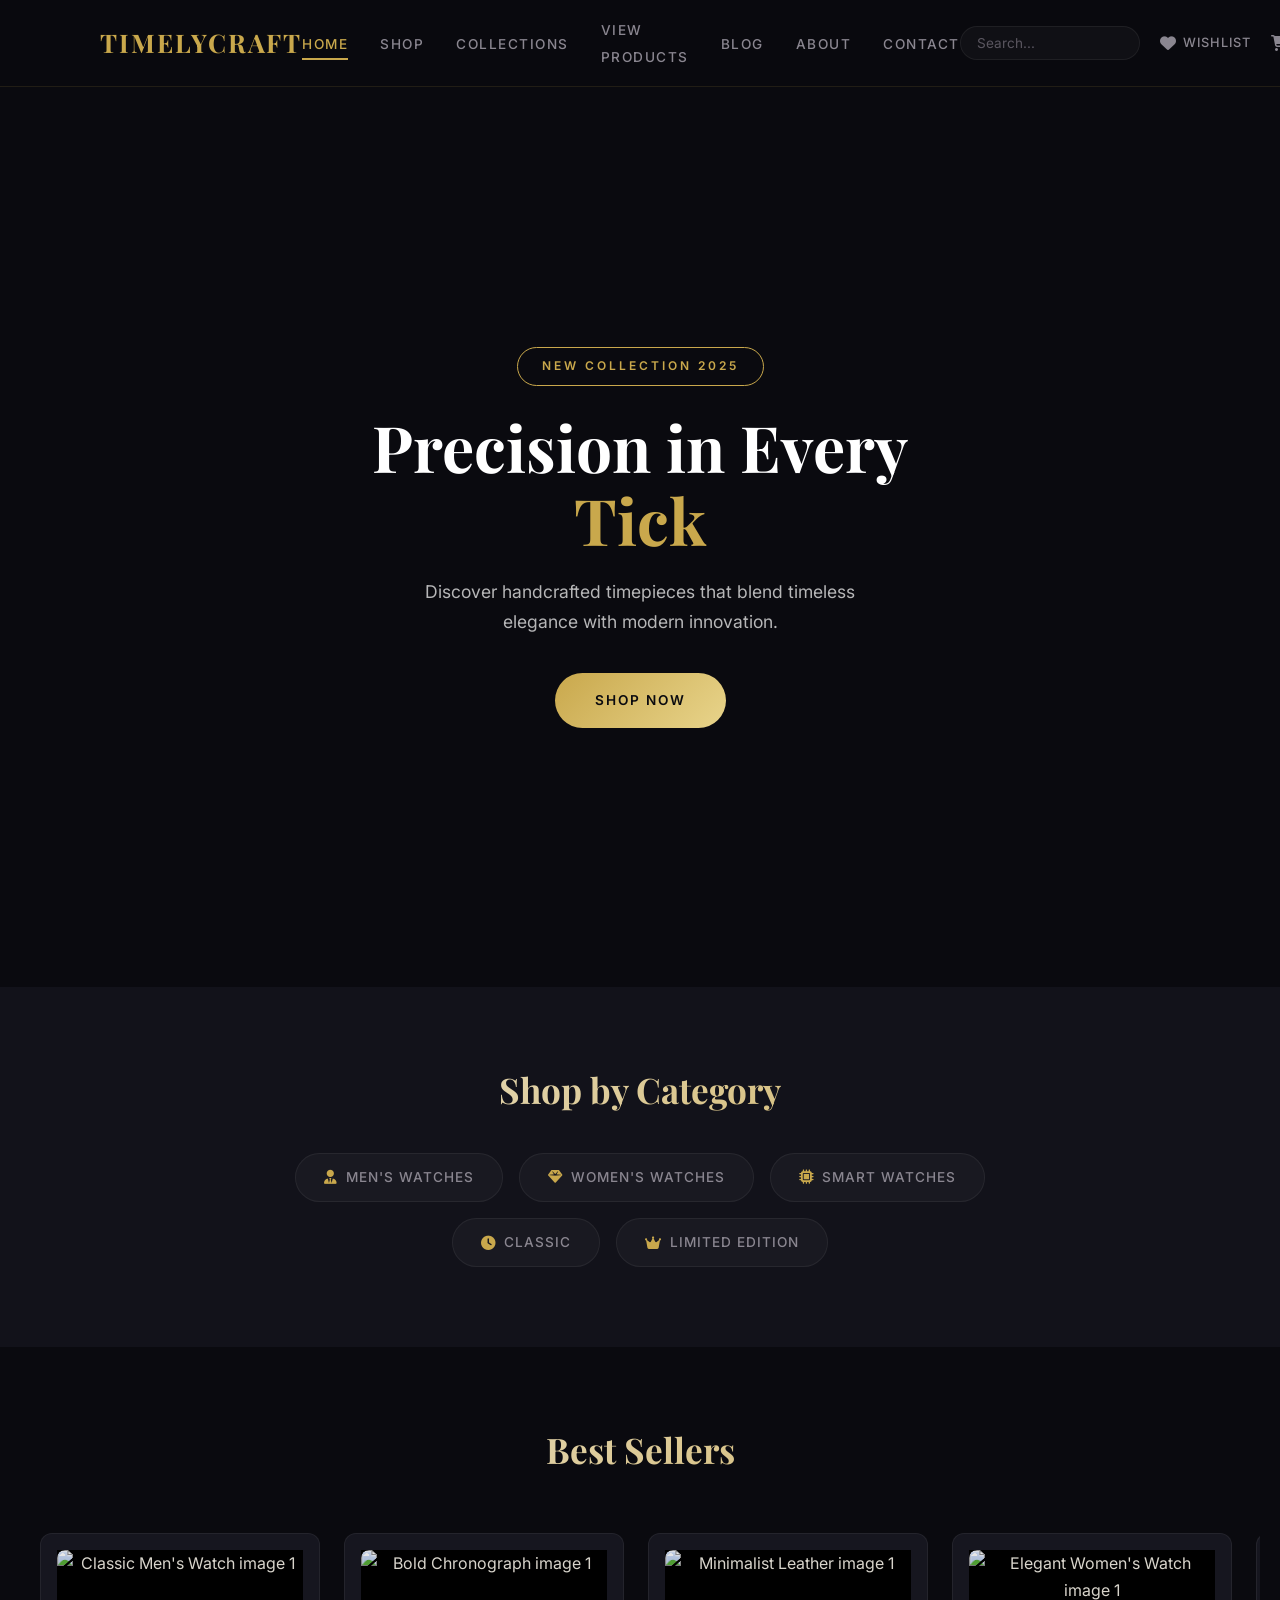
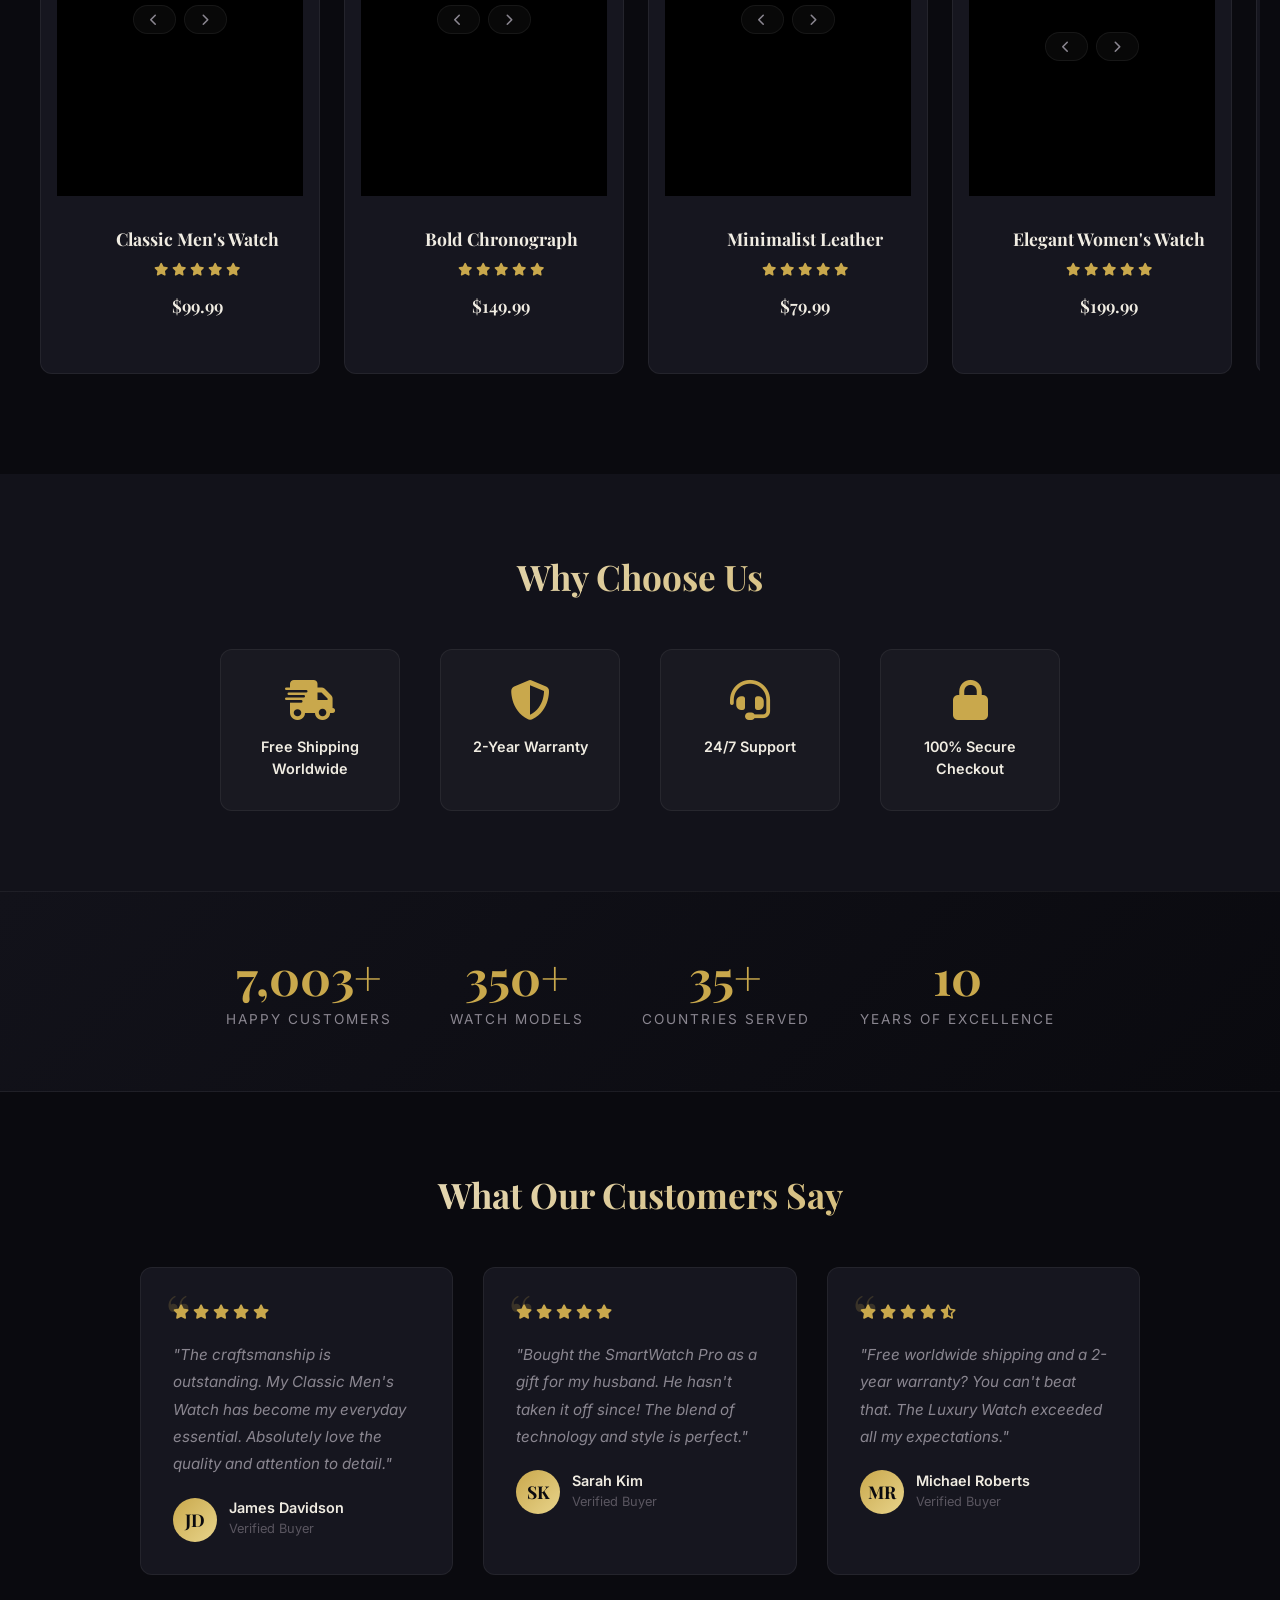
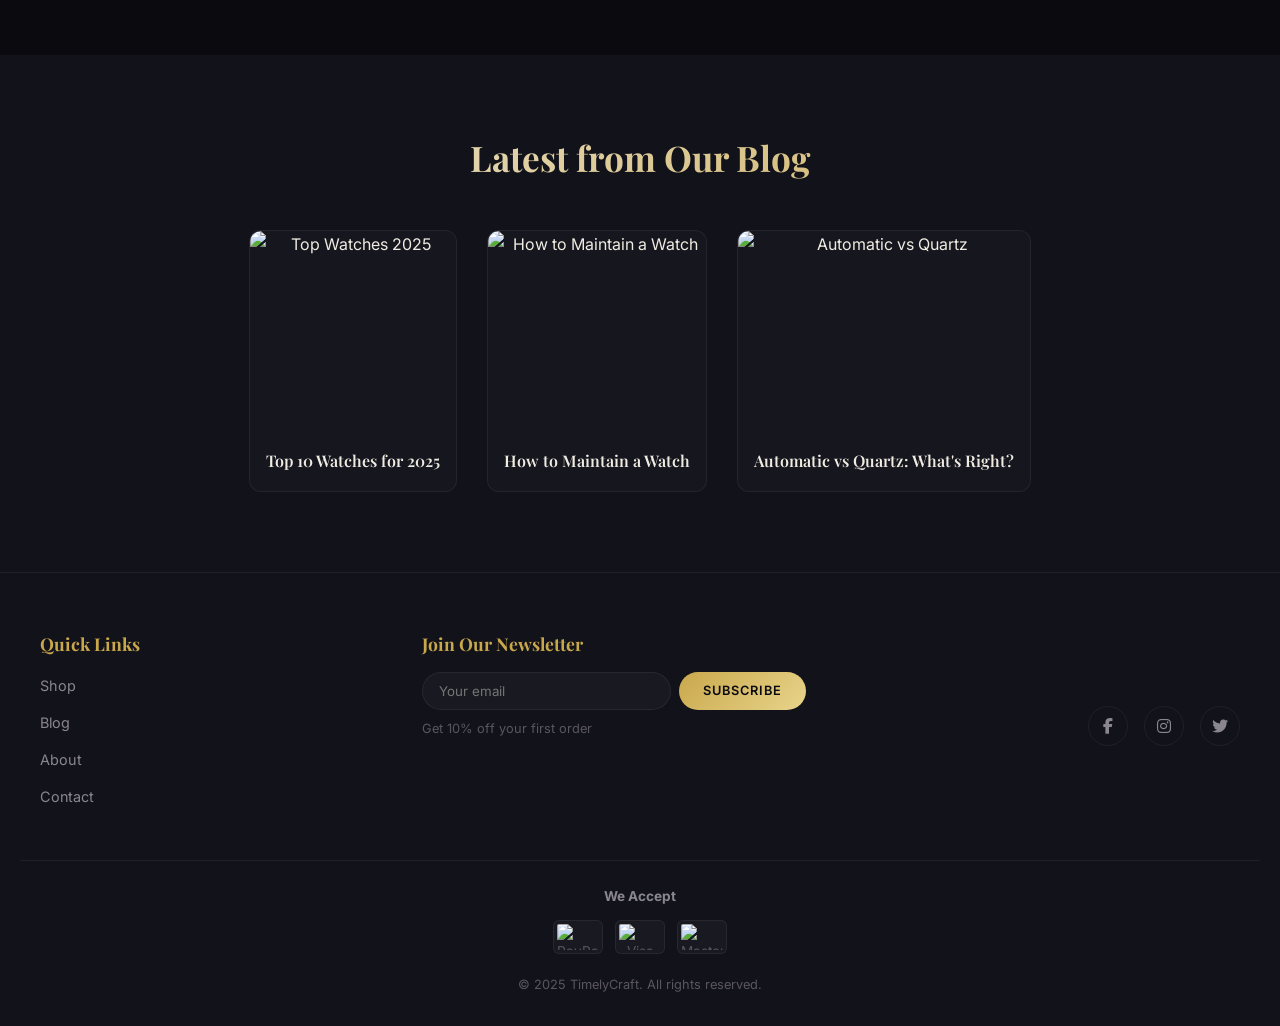
==== commit c93cf020: "feat: implement dynamic product page and shop filtering without python scripts" ====
--- a/index.html
+++ b/index.html
@@ -12,7 +12,7 @@
   <meta property="og:image" content="images/og-image.jpg">
   <meta property="og:url" content="https://www.timelycraft.com">
   <title>TimelyCraft | Precision in Every Tick</title>
-  <link rel="stylesheet" href="CSS/style.css">
+  <link rel="stylesheet" href="CSS/style.css?v=2">
   <link rel="preconnect" href="https://fonts.googleapis.com">
   <link rel="preconnect" href="https://fonts.gstatic.com" crossorigin>
   <link href="https://fonts.googleapis.com/css2?family=Inter:wght@300;400;500;600;700&family=Playfair+Display:wght@400;500;600;700&display=swap" rel="stylesheet">
--- a/CSS/style.css
+++ b/CSS/style.css
@@ -2631,6 +2631,162 @@
 }
 
 /* ============================================
+   PRODUCT CARDS (SHOP / COLLECTIONS)
+   ============================================ */
+.products-flex {
+  display: grid;
+  grid-template-columns: repeat(auto-fill, minmax(260px, 1fr));
+  gap: 30px;
+  max-width: 1200px;
+  margin: 0 auto;
+  padding: 0 20px 60px;
+}
+
+.product-card {
+  background: var(--bg-card);
+  border: 1px solid var(--border-card);
+  border-radius: var(--radius-md);
+  overflow: hidden;
+  transition: all var(--transition-smooth);
+  position: relative;
+}
+
+.product-card:hover {
+  transform: translateY(-8px);
+  box-shadow: var(--shadow-hover);
+  border-color: var(--border-subtle);
+}
+
+.product-img-wrapper {
+  position: relative;
+  width: 100%;
+  aspect-ratio: 1/1;
+  overflow: hidden;
+  background: #000;
+}
+
+.product-img-wrapper img {
+  width: 100%;
+  height: 100%;
+  object-fit: cover;
+  transition: transform 0.6s cubic-bezier(0.33, 1, 0.68, 1);
+  opacity: 0.9;
+}
+
+.product-card:hover .product-img-wrapper img {
+  transform: scale(1.08);
+  opacity: 1;
+}
+
+/* Hover Overlay Actions */
+.product-actions {
+  position: absolute;
+  bottom: 0;
+  left: 0;
+  width: 100%;
+  padding: 20px;
+  background: linear-gradient(to top, rgba(0,0,0,0.8), transparent);
+  display: flex;
+  justify-content: center;
+  gap: 12px;
+  transform: translateY(100%);
+  opacity: 0;
+  transition: all var(--transition-smooth);
+}
+
+.product-card:hover .product-actions {
+  transform: translateY(0);
+  opacity: 1;
+}
+
+.action-btn {
+  width: 44px;
+  height: 44px;
+  border-radius: 50%;
+  background: var(--bg-primary);
+  color: var(--text-primary);
+  border: 1px solid var(--border-card);
+  display: flex;
+  align-items: center;
+  justify-content: center;
+  font-size: 1.1rem;
+  cursor: pointer;
+  transition: all var(--transition-fast);
+  text-decoration: none;
+}
+
+.action-btn:hover {
+  background: var(--accent-gold);
+  color: var(--bg-primary);
+  border-color: var(--accent-gold);
+  transform: translateY(-3px);
+  box-shadow: var(--shadow-glow);
+}
+
+/* Badges */
+.product-badge {
+  position: absolute;
+  top: 12px;
+  left: 12px;
+  background: var(--bg-primary);
+  color: var(--text-primary);
+  font-size: 0.7rem;
+  font-weight: 700;
+  text-transform: uppercase;
+  letter-spacing: 1px;
+  padding: 6px 12px;
+  border-radius: 20px;
+  border: 1px solid var(--border-card);
+  z-index: 2;
+}
+
+.product-badge.sale {
+  background: #dc3545;
+  color: white;
+  border-color: #dc3545;
+}
+
+.product-info {
+  padding: 20px;
+  text-align: center;
+}
+
+.product-info h3 {
+  font-size: 1.1rem;
+  margin-bottom: 8px;
+  color: var(--text-primary);
+  transition: color var(--transition-fast);
+}
+
+.product-card:hover .product-info h3 {
+  color: var(--accent-gold);
+}
+
+.star-rating {
+  color: var(--accent-gold);
+  font-size: 0.8rem;
+  margin-bottom: 10px;
+}
+
+.star-rating i {
+  margin: 0 2px;
+}
+
+.product-info .price {
+  font-size: 1.1rem;
+  font-weight: 600;
+  color: var(--text-primary);
+}
+
+.old-price {
+  text-decoration: line-through;
+  color: var(--text-muted);
+  font-size: 0.9rem;
+  margin-right: 8px;
+  font-weight: 400;
+}
+
+/* ============================================
    CHECKOUT PAGE
    ============================================ */
 
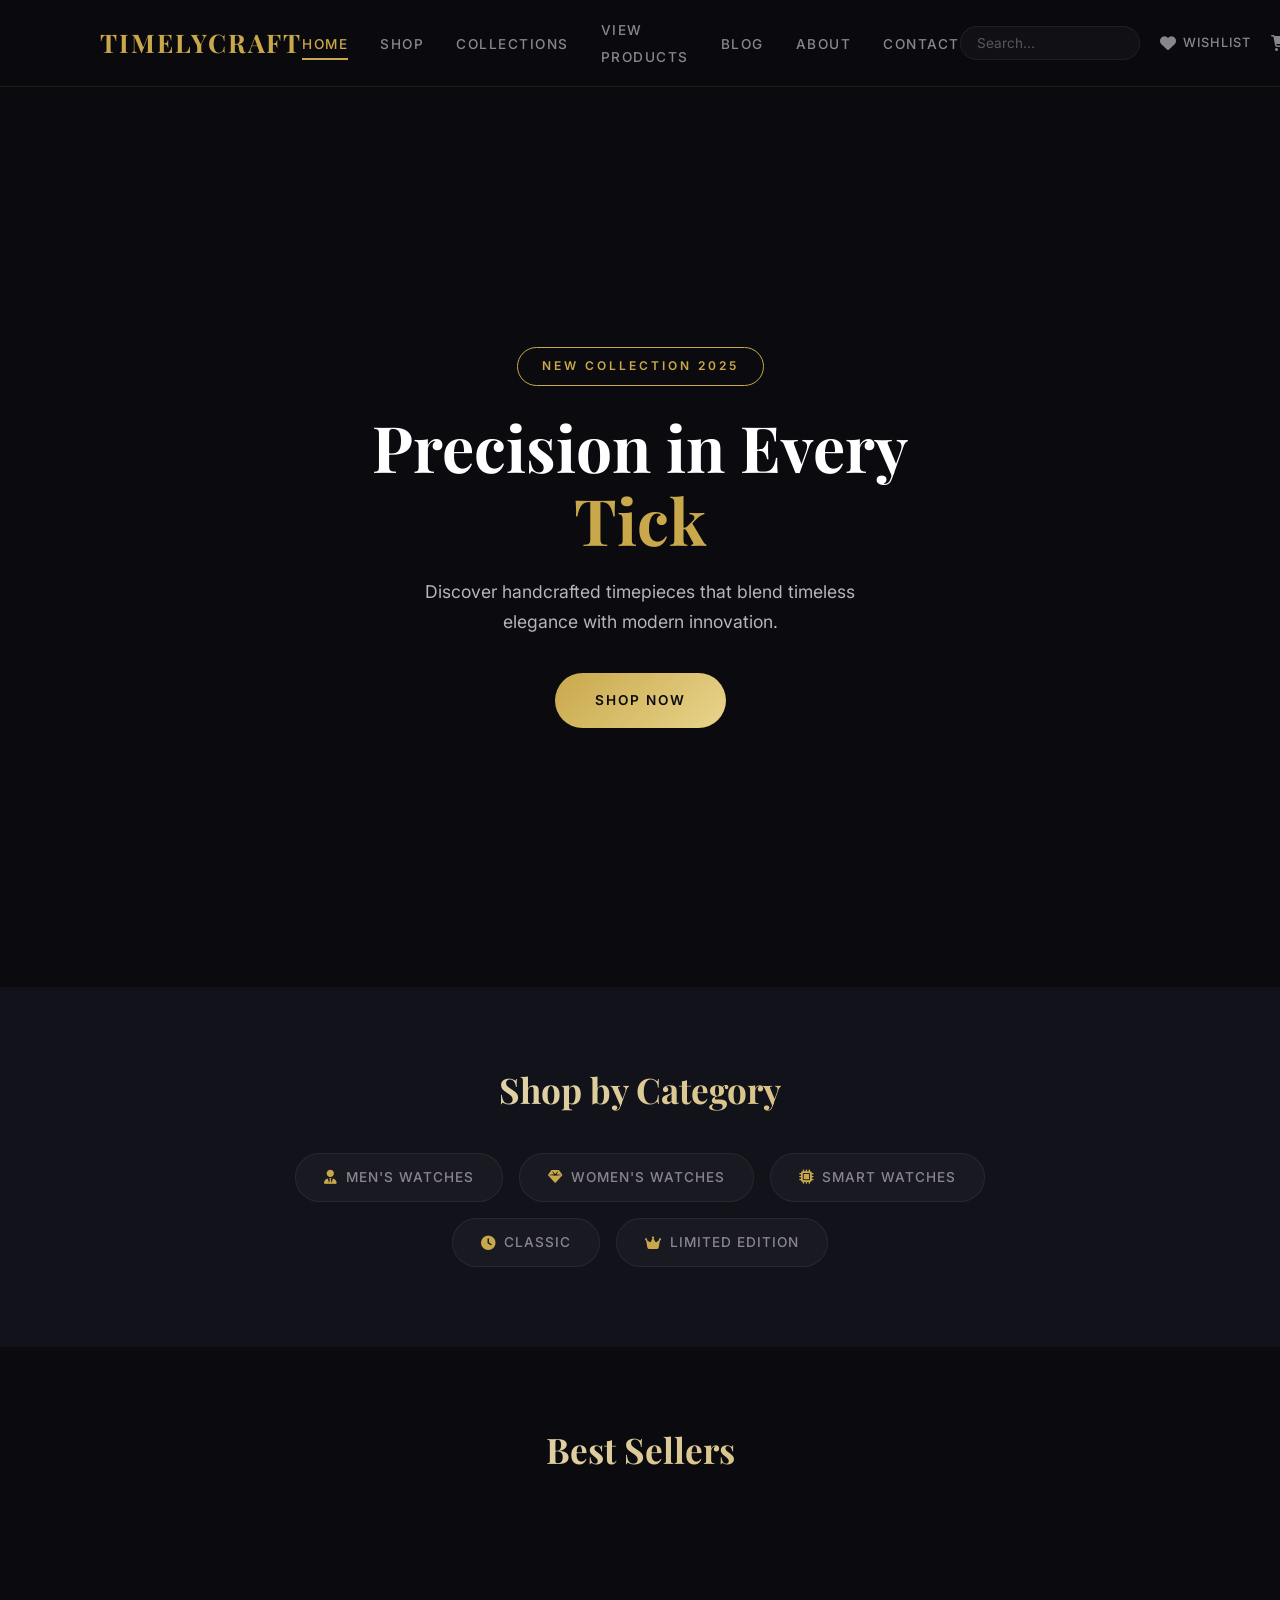
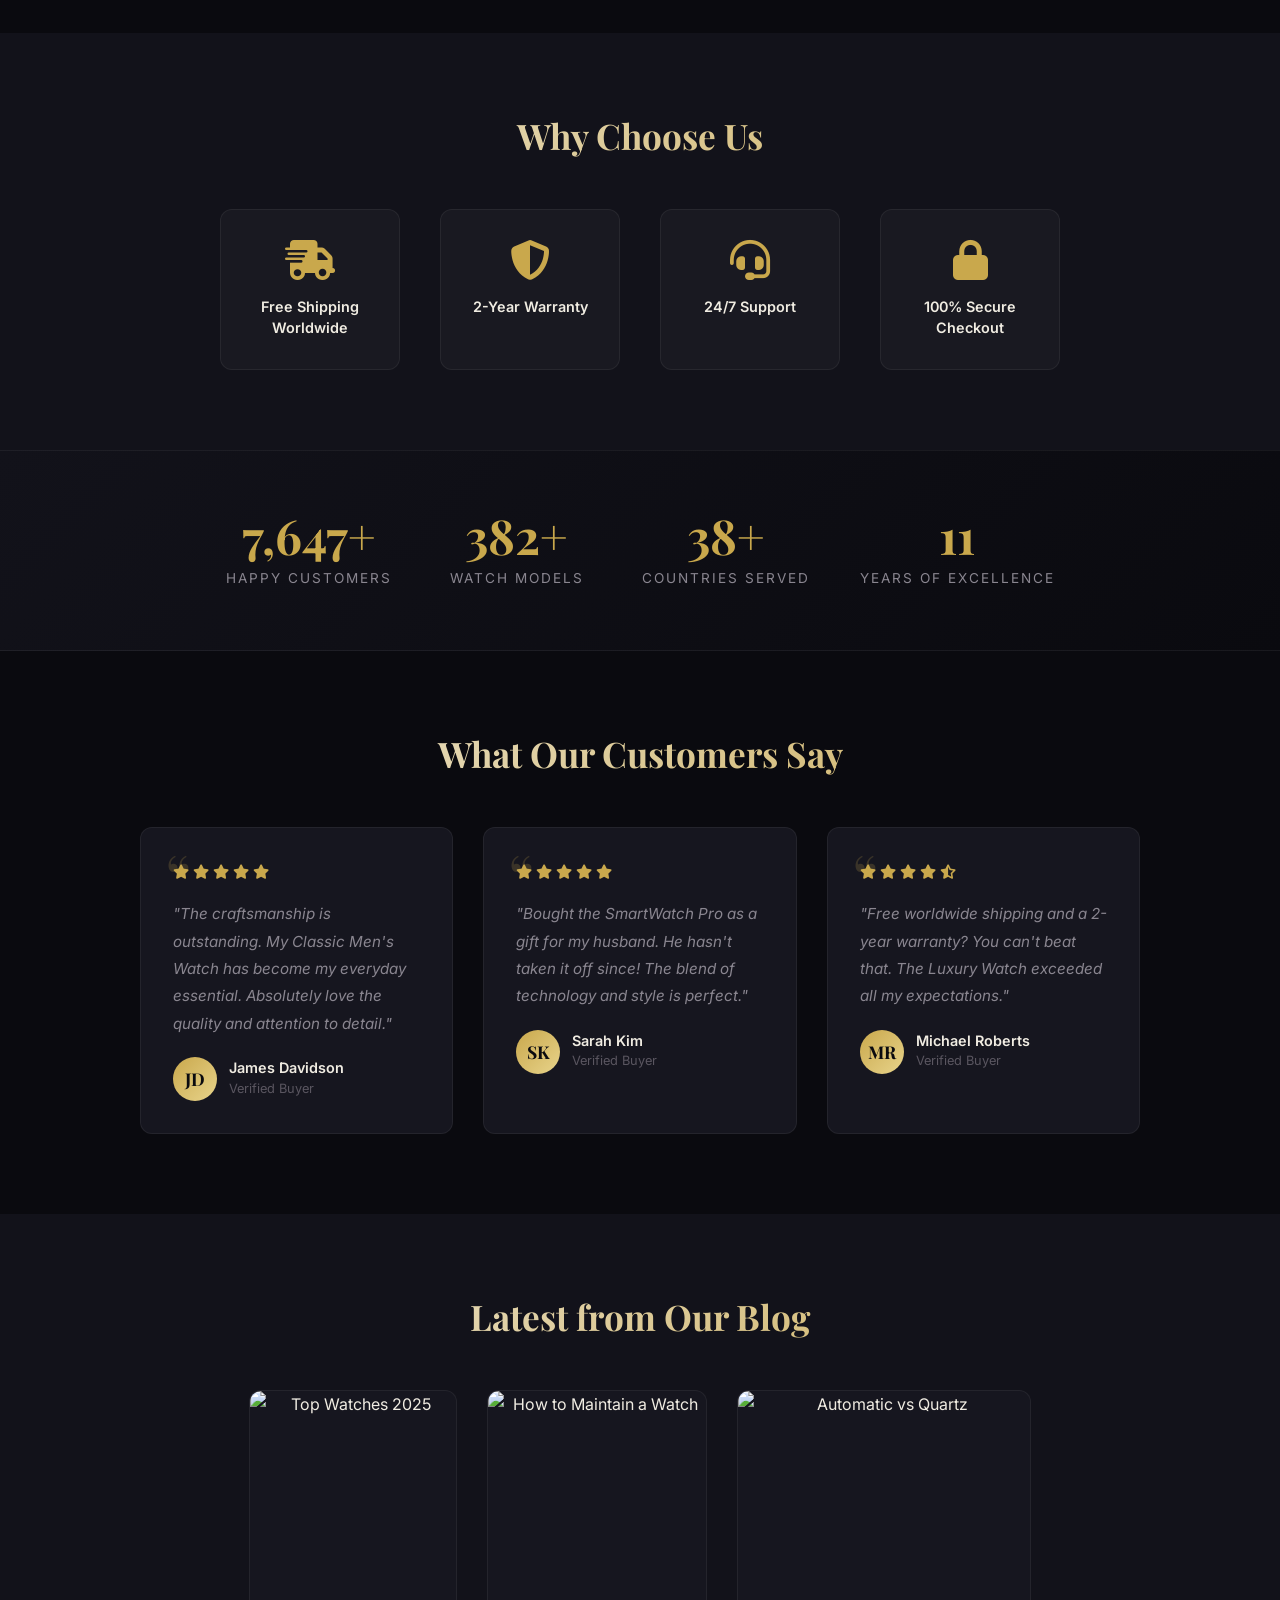
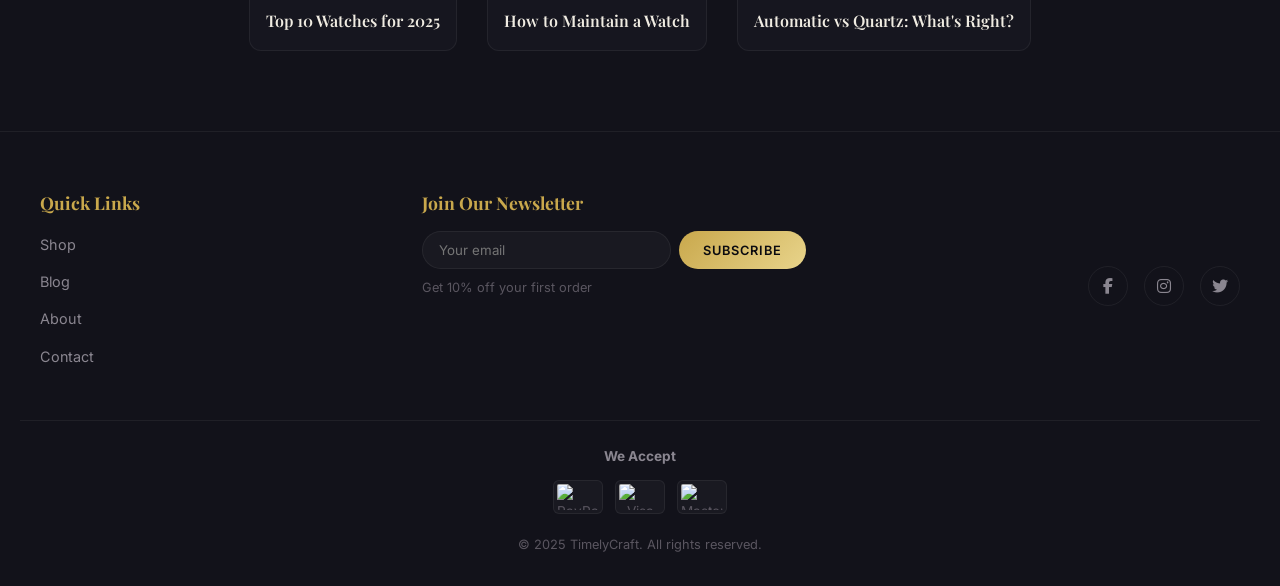
==== commit 17dfd4d9: "fix: resolve product.html JS cache and organize shop categories" ====
--- a/index.html
+++ b/index.html
@@ -247,6 +247,6 @@
     <i class="fas fa-chevron-up"></i>
   </button>
 
-  <script src="JS/script.js"></script>
+  <script src="JS/script.js?v=3"></script>
 </body>
 </html>
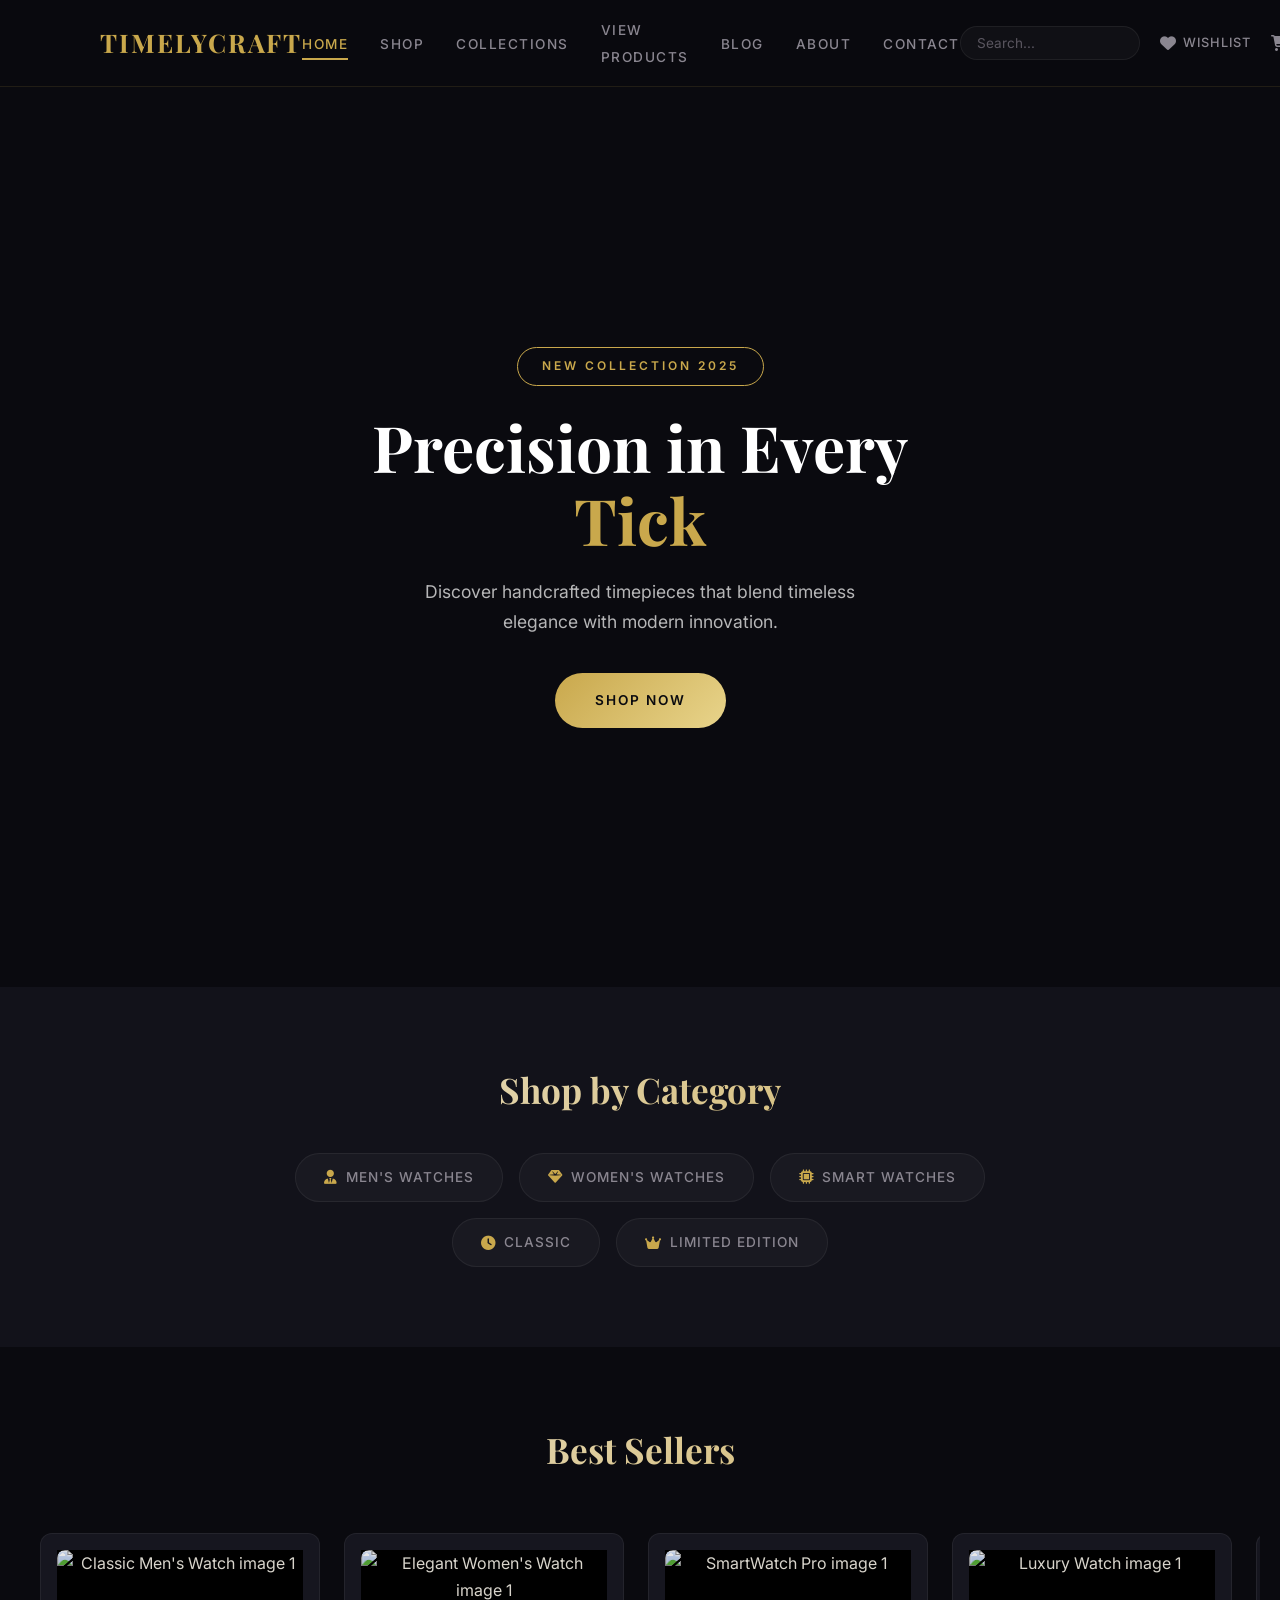
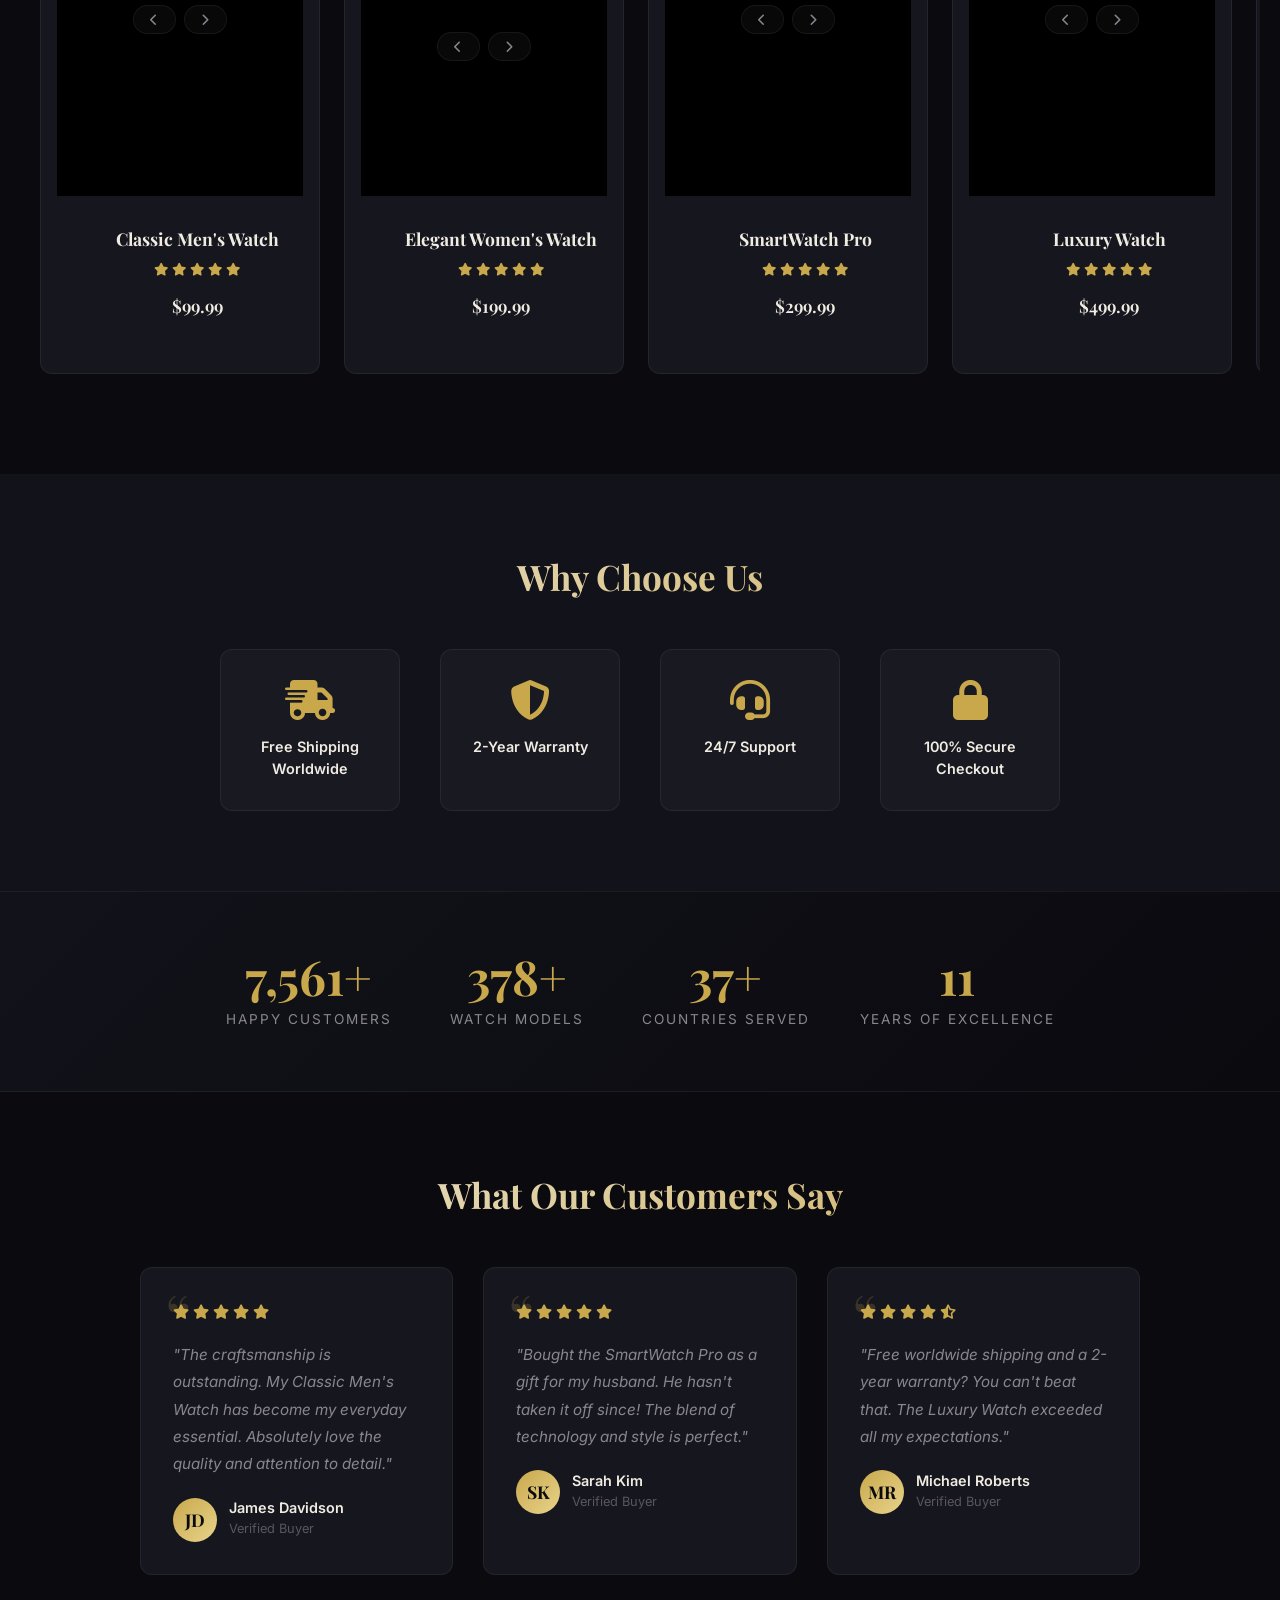
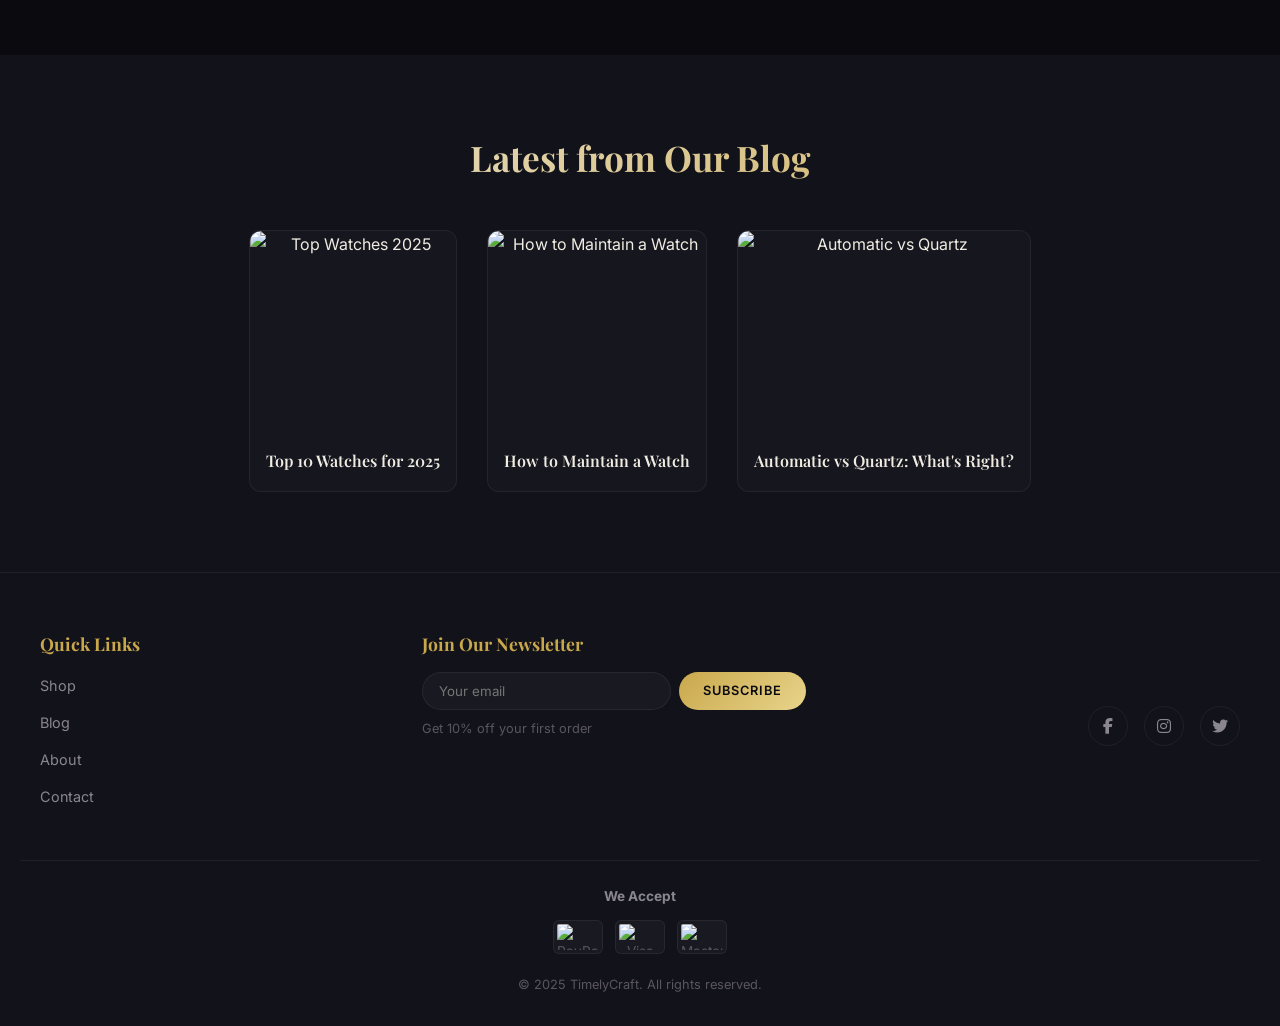
==== commit 304c0e19: "fix: bump JS version to bypass browser cache for new products" ====
--- a/index.html
+++ b/index.html
@@ -247,6 +247,6 @@
     <i class="fas fa-chevron-up"></i>
   </button>
 
-  <script src="JS/script.js?v=3"></script>
+  <script src="JS/script.js?v=4"></script>
 </body>
 </html>
